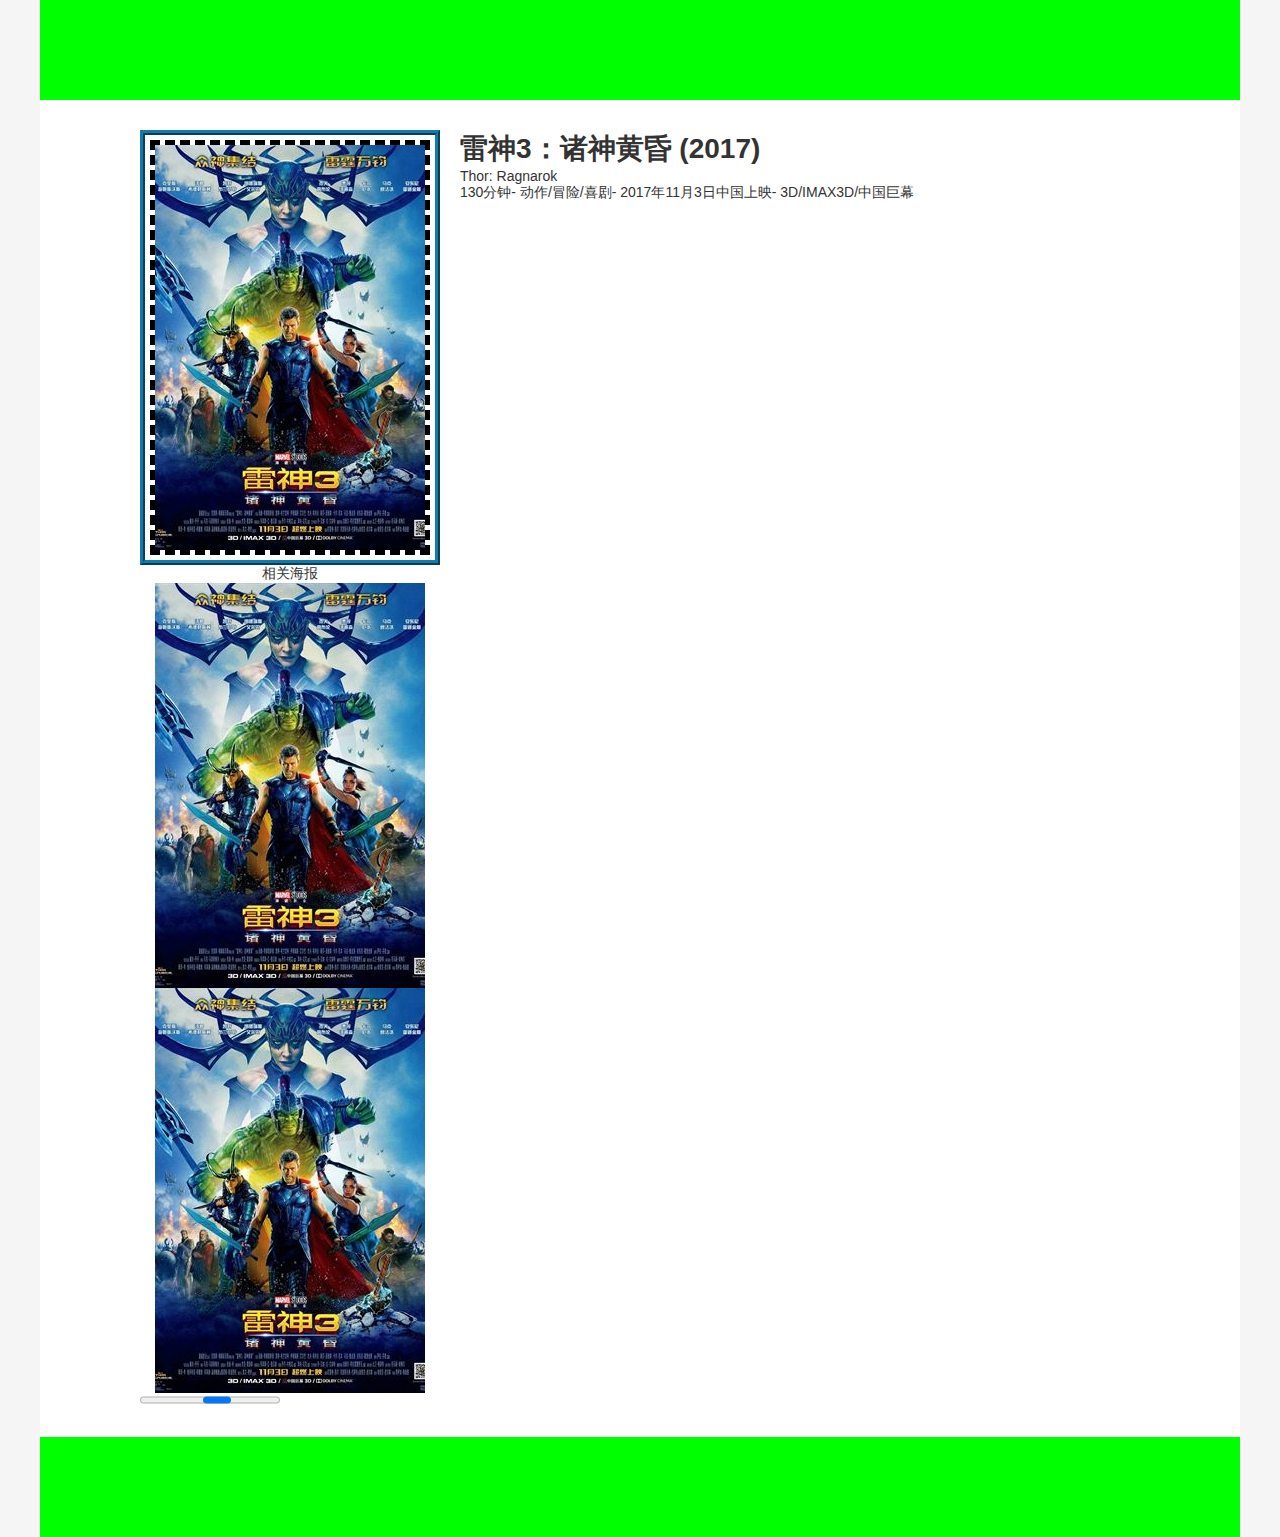
==== detail.html @ 41fe4690 "First commit" ====
<!doctype html>
<html lang="en">
<head>
    <meta charset="UTF-8">
    <title>Montage</title>
    <meta name="viewport" content="width=device-width, initial-scale=1">
    <meta http-equiv="X-UA-Compatible" content="IE=edge">
    <title>Montage</title>
    <!--<link href="css/bootstrap.css" rel="stylesheet">-->
     <link rel="stylesheet" href="css/font-awesome.min.css">

    <link rel="stylesheet" href="css/base.css"/>
    <link rel="stylesheet" href="css/header.css"/>
<!--     <link href="//netdna.bootstrapcdn.com/font-awesome/4.7.0/css/font-awesome.min.css" rel="stylesheet"> -->
    <link rel="stylesheet" href="css/detail.css"/>
</head>
<body>
	<div id='popup' style='display:none;'>
		<div class="login-mask" ></div>
		<div class="popup-login" >
			<p class='close'><a title='关闭' href='javascript:;'>X</a></p>
			<dl>
				<dt>岁月无情，光影留声</dt>
				<dd>For people who love movies</dd>
			</dl>
			<ul class="popup-input">
				<li><input type="text" placeholder='请输入用户名'/><i></i></li>
				<li><input type="password" placeholder='请输入密码'/><i></i></li>
			</ul>
			<button>登录</button>		
	  	</div>
	</div>

	<div class="main">

	  <!--1、页面头部-->
	  <header>

	  </header>
	  <div class="detail-body">
	  		<div class="top-mask"></div>
	  		<div class="content">
	  			<div class="detail flex">
	  				<div class="img">
	  					<div class="main-img">
	  						<img src="img/movie/presale/presale1.jpg">
	  					</div>
	  					<p>相关海报</p>
	  					<img src="img/movie/presale/presale1.jpg" >
	  					<img src="img/movie/presale/presale1.jpg" >
	  				</div>
	  				<div class="film-info">
	  					<h1>雷神3：诸神黄昏 (2017)</h1>
	  					<p>Thor: Ragnarok</p>
	  					<div class="otherbox">
	  						<span>130分钟</span>-
	  						<span>动作/冒险/喜剧</span>-
	  						<span>2017年11月3日中国上映</span>-
	  						<span>3D/IMAX3D/中国巨幕</span>
	  					</div>
	  				</div>
	  				<progress></progress>
	  			</div>
	  			
	  		</div>
	  </div>
	  
	  <footer>

	  </footer>
	</div>
	 
</body>
<script src='js/jquery.js'></script>
<!--<script src='js/index.js'></script>-->
<script>
	 $('#popup .login-mask').click(()=>{$('#popup').hide()})
	 $('#popup .close a').click(()=>{$('#popup').hide()})
</script>
</html>
---- css/base.css ----
/*设置通用样式*/
body{
    font:14px 'Arial';
    color:#333;
    margin:0;
    padding:0;
    background-color:#f5f5f5;
}
p,h1,h2,h3,h4,h5,h6,ul,ol,dl,dd,ul,li{
    margin:0;
    padding:0;
    list-style:none;
}
a{
    color:#666;
    text-decoration:none;
}
a:hover{
    color: #ff9000;
}
img{
    vertical-align:middle;
}
.clear:after{
    content:"";
    display:block;
    clear:both;
}

.main{
    width:1200px;
    margin:0 auto;
    position: relative;
}
.flex{
    display: flex;
    display: -webkit-flex;
    justify-content: space-between;
    -webkit-justify-content:space-between;
    flex-flow: row wrap;
    -webkit-flex-flow: row wrap;
}
---- css/header.css ----
.head-nav{
    width: 100%;
    min-height:50px;
    margin: 0 auto;
    background-color: #192332;
    font-size: 16px;
}
.fixed{
    position:fixed;
    top:0;
}
.logo img{
    display: block;
    height: 60px;
}
.logo{
    float: left;
    margin-left: 50px;
}
.head-nav ul{
    margin-left:20px ;
    float: left;
}
.head-nav ul li{
    margin: auto;
    line-height: 60px;
    float:left;
    width: 80px;
    text-align: center;
}
.head-nav ul li a{
    color: #bebebe;
    position:relative;
}
.head-nav ul li a:hover{
    color:white;
}
/***search-box**/


.search-box{
	float:right;
    position: relative;
    height: 60px;
    box-sizing: border-box;
    margin-right:30px ;
}
.search-box>input{
    border:0;
	margin:auto 0;
    width: 0;
    height: 30px;
    color: #ffffff;
    background-color: transparent;
    margin-top: 10px;
    transition: all .5s linear;
    -moz-transition: all .5s linear;
    -webkit-transition: all .5s linear;
    -o-transition: all .5s linear;
    padding-left: 10px;
    outline: none;
}
.fa-position{
    position: absolute;
    margin: auto;
    right: 0;
    top:10px;
    margin-top: 10px;
    color: #d1d1d1;
}
/***login***/

.login-box{
    float: right;
    line-height: 60px;
    margin-right: 50px;
    position: relative;
}
.login-box a{
    margin: 0 20px;
    position: relative;
}
.white-block{
    position:absolute;
    margin: 0 auto;
    bottom: -27px;
    left:10px;
    width: 10px;
    height: 10px;
    background-color: #F5F5F5;
    transform: rotate(45deg);
    border:0;
}
/***** 隐藏的登录模块****/
.login{
    position: absolute;
    right:-20px;
    width: 300px;
    min-height: 200px;
    background-color: #fff;
    z-index: 100;
    box-shadow: 3px 2px 6px #000;  
    padding:10%;
    box-sizing: border-box;
    display: none;
    font-size: 14px;
}
.login p{
    line-height: 20px;
    text-align:center;
}
.login input.input-size{
    outline: none;
    margin-left: 20px;
    width: 80%;
    height: 30px;
    border:0;
    border-bottom:2px solid #686868;
    border-radius: 5px;
    padding-left:20px;
    text-indent: 10px;
}
.login button{
    margin-left:10%; 
    width: 80%;
    height: 35px;
    border-radius: 20px;
    background-color: #0190dd;
    color: white;
    text-indent: 48px;
    letter-spacing: 50px;
    font-size: 1.1em;
}
.check-box{
    height: 30px;
    line-height: 30px;
}
.check-box input{
    margin-left:30px ;
 }
.check-box a{
    float: right;
    text-align: right;
}
---- css/detail.css ----
header,footer{
   height: 100px;
   background-color: #0f0
}

/*login-part popup dispose*/
.login-mask{
  position: absolute;
  width: 100%;
  height: 100%;
  background-color: black;
  opacity: 0.6;
  z-index: 100;
}
.popup-login{
    position: absolute;
    margin:auto;
    top: 0;
    left: 0;
    right: 0;
    bottom: 0;
    text-align: center;
    width: 400px;
    height: 400px;
    background-color: #fff;
    box-shadow: 3px 2px 6px #000;  
    border-radius: 10px;
    z-index: 120;
}
.popup-login dl{
    font-size: 25px; 
}
.popup-login dl dd{
    color: #ccc;
}
.close-icon{
    width: 42px;
    height: 42px;
    display: inline-block;
    vertical-align: middle;
    overflow: hidden;
    position: absolute;
    background: url(../img/sprite.png) no-repeat -67px 0;
    right: -20px;
    top: -20px;
    cursor: pointer;
    z-index: 1;
}
.popup-login b{
    font-size: 22px;
    text-align: center;
}
.popup-login .close{
    text-align: right;
    font-size:18px;
    display: block;
    width: 100%;
    height: 35px;
    line-height: 35px;
    padding-right:15px;
    box-sizing:border-box; 
}
.popup-login .close a:hover{
    cursor: pointer;
    color:#0190dd;
}
.popup-input li input{
    width: 300px;
    height: 40px;
    margin: 20px auto;
    border:1px solid #ccc;
    padding-left:15px; 
    border-radius: 5px;
}
.popup-input li input:focus{
    outline:#0190DD  dashed thin;
}
.popup-login button{
    margin:auto; 
    width: 200px;
    height: 35px;
    border-radius: 20px;
    background-color: #0190dd;
    color: white;
    text-indent: 48px;
    letter-spacing: 50px;
    font-size: 1.1em;
    outline: none;
    border:0;
    cursor: pointer;
}
.check-box{
    height: 30px;
    line-height: 30px;
}
.check-box input{
    margin-left:30px ;
 }
.check-box a{
    float: right;
    text-align: right;
}


/***detail-body*****/
.detail-body{
    min-height: 500px;
    background-color: #fff;
    width: 100%;
}
.content{
    width: 1000px;
    margin: 0 auto;
    background-color: #fff;
    position: relative;
    z-index: 10;
    padding: 30px 10px;
}
.img{
    width: 30%;
    text-align: center;
}
.main-img{
    width: 100%;
    -webkit-box-sizing: border-box;
    -moz-box-sizing: border-box;
    box-sizing: border-box;
    border:thick ridge #127BAB;
    padding: 5px;
}
.main-img>img{
    border:5px dashed black;
}


.film-info{
    width: 68%;

}
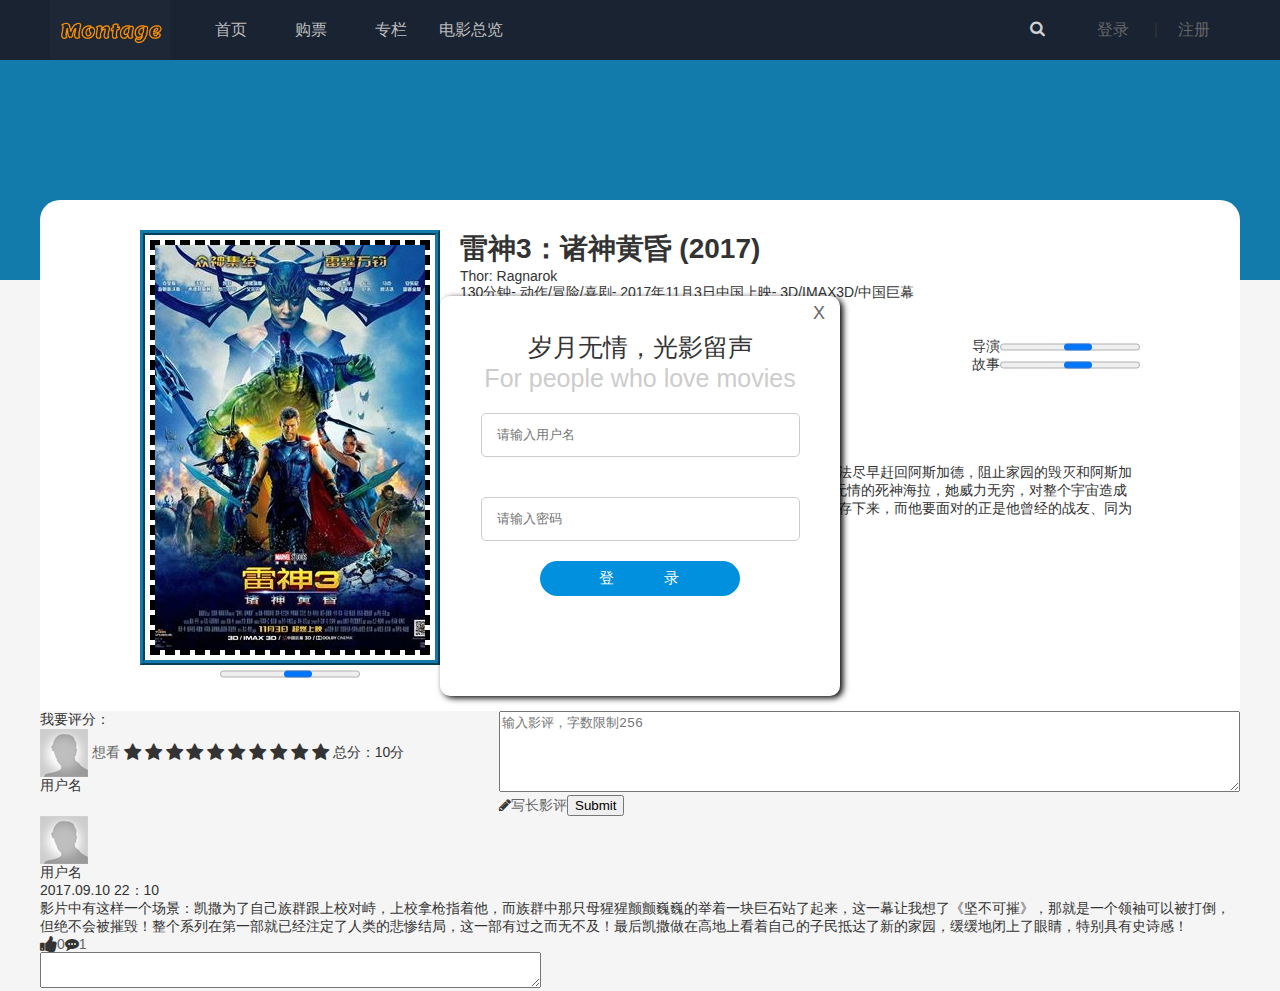
==== commit 688a7b54: "部分修正" ====
--- a/detail.html
+++ b/detail.html
@@ -11,11 +11,12 @@
 
     <link rel="stylesheet" href="css/base.css"/>
     <link rel="stylesheet" href="css/header.css"/>
+	 <link rel="stylesheet" href="css/footer.css"/>
 <!--     <link href="//netdna.bootstrapcdn.com/font-awesome/4.7.0/css/font-awesome.min.css" rel="stylesheet"> -->
     <link rel="stylesheet" href="css/detail.css"/>
 </head>
 <body>
-	<div id='popup' style='display:none;'>
+	<div id='popup'>
 		<div class="login-mask" ></div>
 		<div class="popup-login" >
 			<p class='close'><a title='关闭' href='javascript:;'>X</a></p>
@@ -30,13 +31,11 @@
 			<button>登录</button>		
 	  	</div>
 	</div>
-
+ 	<header></header>
+	<div class="header-top"></div>
 	<div class="main">
-
 	  <!--1、页面头部-->
-	  <header>
-
-	  </header>
+	 
 	  <div class="detail-body">
 	  		<div class="top-mask"></div>
 	  		<div class="content">
@@ -45,9 +44,7 @@
 	  					<div class="main-img">
 	  						<img src="img/movie/presale/presale1.jpg">
 	  					</div>
-	  					<p>相关海报</p>
-	  					<img src="img/movie/presale/presale1.jpg" >
-	  					<img src="img/movie/presale/presale1.jpg" >
+						<progress></progress>
 	  				</div>
 	  				<div class="film-info">
 	  					<h1>雷神3：诸神黄昏 (2017)</h1>
@@ -58,23 +55,92 @@
 	  						<span>2017年11月3日中国上映</span>-
 	  						<span>3D/IMAX3D/中国巨幕</span>
 	  					</div>
+						<div>
+							<p>
+								<a href="javascript:;">剧情</a>
+								<a href="javascript:;">角色介绍</a>
+								<a href="javascript:;">幕后揭秘</a>
+								<a href="javascript:;">更多资料</a>
+							</p>
+							<p>
+								<span>835人评分</span><span>10400想看</span>
+							</p>
+							<div class="flex">
+								<div>
+									<p>音乐<progress></progress></p>
+									<p>画面<progress></progress></p>
+								</div>
+								<div>
+									<p>导演<progress></progress></p>
+									<p>故事<progress></progress></p>
+								</div>
+								<dl>
+									<dd><strong>导演：</strong><span>塔伊加·维迪提</span></dd>
+									<dd><strong>编剧：</strong><span>克雷格·凯尔 克里斯托弗·约斯特</span></dd>
+									<dd><strong>国家地区：</strong><span>美国</span></dd>
+									<dd><strong>发行公司：</strong><span>华特·迪士尼电影工作室</span></dd>
+									<dd>
+										<strong>剧情：</strong>
+										<p>失去雷霆之锤的索尔被囚禁在宇宙的另一端，他不得不想方设法尽早赶回阿斯加德，阻止家园的毁灭和阿斯加德文明的终结，即所谓的“诸神黄昏”。整个事件背后的主谋是无情的死神海拉，她威力无穷，对整个宇宙造成了全新威胁。但首先，他必须要在一场致命的角斗士决斗中幸存下来，而他要面对的正是他曾经的战友、同为复仇者联盟成员的浩克。</p>
+									</dd>
+								</dl>
+							</div>
+						</div>
 	  				</div>
-	  				<progress></progress>
+	  				
 	  			</div>
-	  			
 	  		</div>
 	  </div>
-	  
-	  <footer>
-
-	  </footer>
+	  <div id="comments" class="comments">
+			<div class="flex">
+				<dl>
+					<dt>我要评分：</dt>
+					<dd>
+						<img src="img/default_avatar.gif" alt="">
+						<a href="javascript:;">想看</a>
+						<span>
+							<i class="fa fa-star fa-lg star-icon"></i>
+							<i class="fa fa-star fa-lg star-icon"></i>
+							<i class="fa fa-star fa-lg star-icon"></i>
+							<i class="fa fa-star fa-lg star-icon"></i>
+							<i class="fa fa-star fa-lg star-icon"></i>
+							<i class="fa fa-star fa-lg star-icon"></i>
+							<i class="fa fa-star fa-lg star-icon"></i>
+							<i class="fa fa-star fa-lg star-icon"></i>
+							<i class="fa fa-star fa-lg star-icon"></i>
+							<i class="fa fa-star fa-lg star-icon"></i>
+							总分：10分
+						</span>
+						<p>用户名</p>
+					</dd>
+				</dl>
+				<form action="#">
+					<textarea rows="5" cols="90" maxlength='256' wrap="soft" placeholder="输入影评，字数限制256" ></textarea>
+					<p ><i class="fa fa-pencil"></i><a href="javascript:;">写长影评</a><input type="submit"></p>
+				</form>
+				<dl class="comment-list">
+					<dd class="comment-item flex">
+						<div>
+							<p><img src="img/default_avatar.gif" alt="用户头像"></p>
+							<p>用户名</p>
+							<p>2017.09.10 22：10</p>
+						</div>
+						<div>
+							<p>影片中有这样一个场景：凯撒为了自己族群跟上校对峙，上校拿枪指着他，而族群中那只母猩猩颤颤巍巍的举着一块巨石站了起来，这一幕让我想了《坚不可摧》，那就是一个领袖可以被打倒，但绝不会被摧毁！整个系列在第一部就已经注定了人类的悲惨结局，这一部有过之而无不及！最后凯撒做在高地上看着自己的子民抵达了新的家园，缓缓地闭上了眼睛，特别具有史诗感！</p>
+							<p><span><i class="fa fa-thumbs-up fa-lg"></i><a href="">0</a></span><span><i class="fa fa-commenting"></i><a href="javascript:;">1</a></span> </p>
+							<form action="#">
+							<textarea name="reply" id="" cols="60" rows="2"></textarea>
+						</form>
+						</div>
+						
+					</dd>
+				</div>
+			</div>
+	  </div>
+	 
 	</div>
-	 
+	<script src='js/jquery.js'></script>
+	<script src="js/header.js"></script>
+	<script src="js/detail.js"></script>
 </body>
-<script src='js/jquery.js'></script>
-<!--<script src='js/index.js'></script>-->
-<script>
-	 $('#popup .login-mask').click(()=>{$('#popup').hide()})
-	 $('#popup .close a').click(()=>{$('#popup').hide()})
-</script>
 </html>--- a/css/header.css
+++ b/css/header.css
@@ -8,6 +8,7 @@
 .fixed{
     position:fixed;
     top:0;
+    z-index: 10;
 }
 .logo img{
     display: block;
@@ -81,15 +82,15 @@
     position: relative;
 }
 .white-block{
+    width: 0;
+    height: 0;
+    border-right: 8px solid transparent;
+    border-bottom: 8px solid #F5F5F5;
+    border-left: 8px solid transparent;
     position:absolute;
     margin: 0 auto;
-    bottom: -27px;
-    left:10px;
-    width: 10px;
-    height: 10px;
-    background-color: #F5F5F5;
-    transform: rotate(45deg);
-    border:0;
+    bottom: -22px;
+    left:8px;
 }
 /***** 隐藏的登录模块****/
 .login{
--- a/css/footer.css
+++ b/css/footer.css
@@ -0,0 +1,45 @@
+
+
+.flex-end{
+  display: flex;
+  display: -webkit-flex;
+  justify-content: space-around;
+  -webkit-justify-content:space-around;
+  flex-flow: row wrap;
+  -webkit-flex-flow: row wrap;
+}
+.line{
+    margin: 50px 0 20px 0;
+    height: 3px;
+    background: -webkit-linear-gradient(left, purple ,#0f0, red,#ff0,#0ff); 
+    background: -o-linear-gradient(right, purple ,#0f0, red,#ff0,#0ff);
+    background: -moz-linear-gradient(right, purple ,#0f0, red,#ff0,#0ff); 
+    background: linear-gradient(to right, purple ,#0f0, red,#ff0,#0ff); 
+}
+.footer{
+  width: 100%;
+  background-color: #fff;
+}
+.end-content{
+  min-height: 100px;
+  margin: 0 auto;
+  width: 1200px;
+}
+.end-content ul li{
+  height: 25px;
+  line-height: 25px;
+}
+.end-content ul li:first-child{
+  margin-bottom:5px;
+  font-size: 17px;  
+
+}
+.end-bottom{
+  font-size: 14px;
+  color:#999;
+  margin-top:20px; 
+  text-align: center
+}
+.end-bottom p{
+  margin: 10px 0;
+}--- a/css/detail.css
+++ b/css/detail.css
@@ -1,11 +1,13 @@
-header,footer{
-   height: 100px;
-   background-color: #0f0
+/*login-part popup dispose*/
+body{
+    position:relative;
 }
-
-/*login-part popup dispose*/
+.header-top{
+    min-height: 220px;
+    background-color: #127BAB;  
+}
 .login-mask{
-  position: absolute;
+  position: relative;
   width: 100%;
   height: 100%;
   background-color: black;
@@ -104,16 +106,18 @@
 
 /***detail-body*****/
 .detail-body{
+    margin-top:-80px;
     min-height: 500px;
     background-color: #fff;
     width: 100%;
+    border-top-left-radius:20px; 
+    border-top-right-radius:20px; 
 }
 .content{
     width: 1000px;
     margin: 0 auto;
     background-color: #fff;
     position: relative;
-    z-index: 10;
     padding: 30px 10px;
 }
 .img{
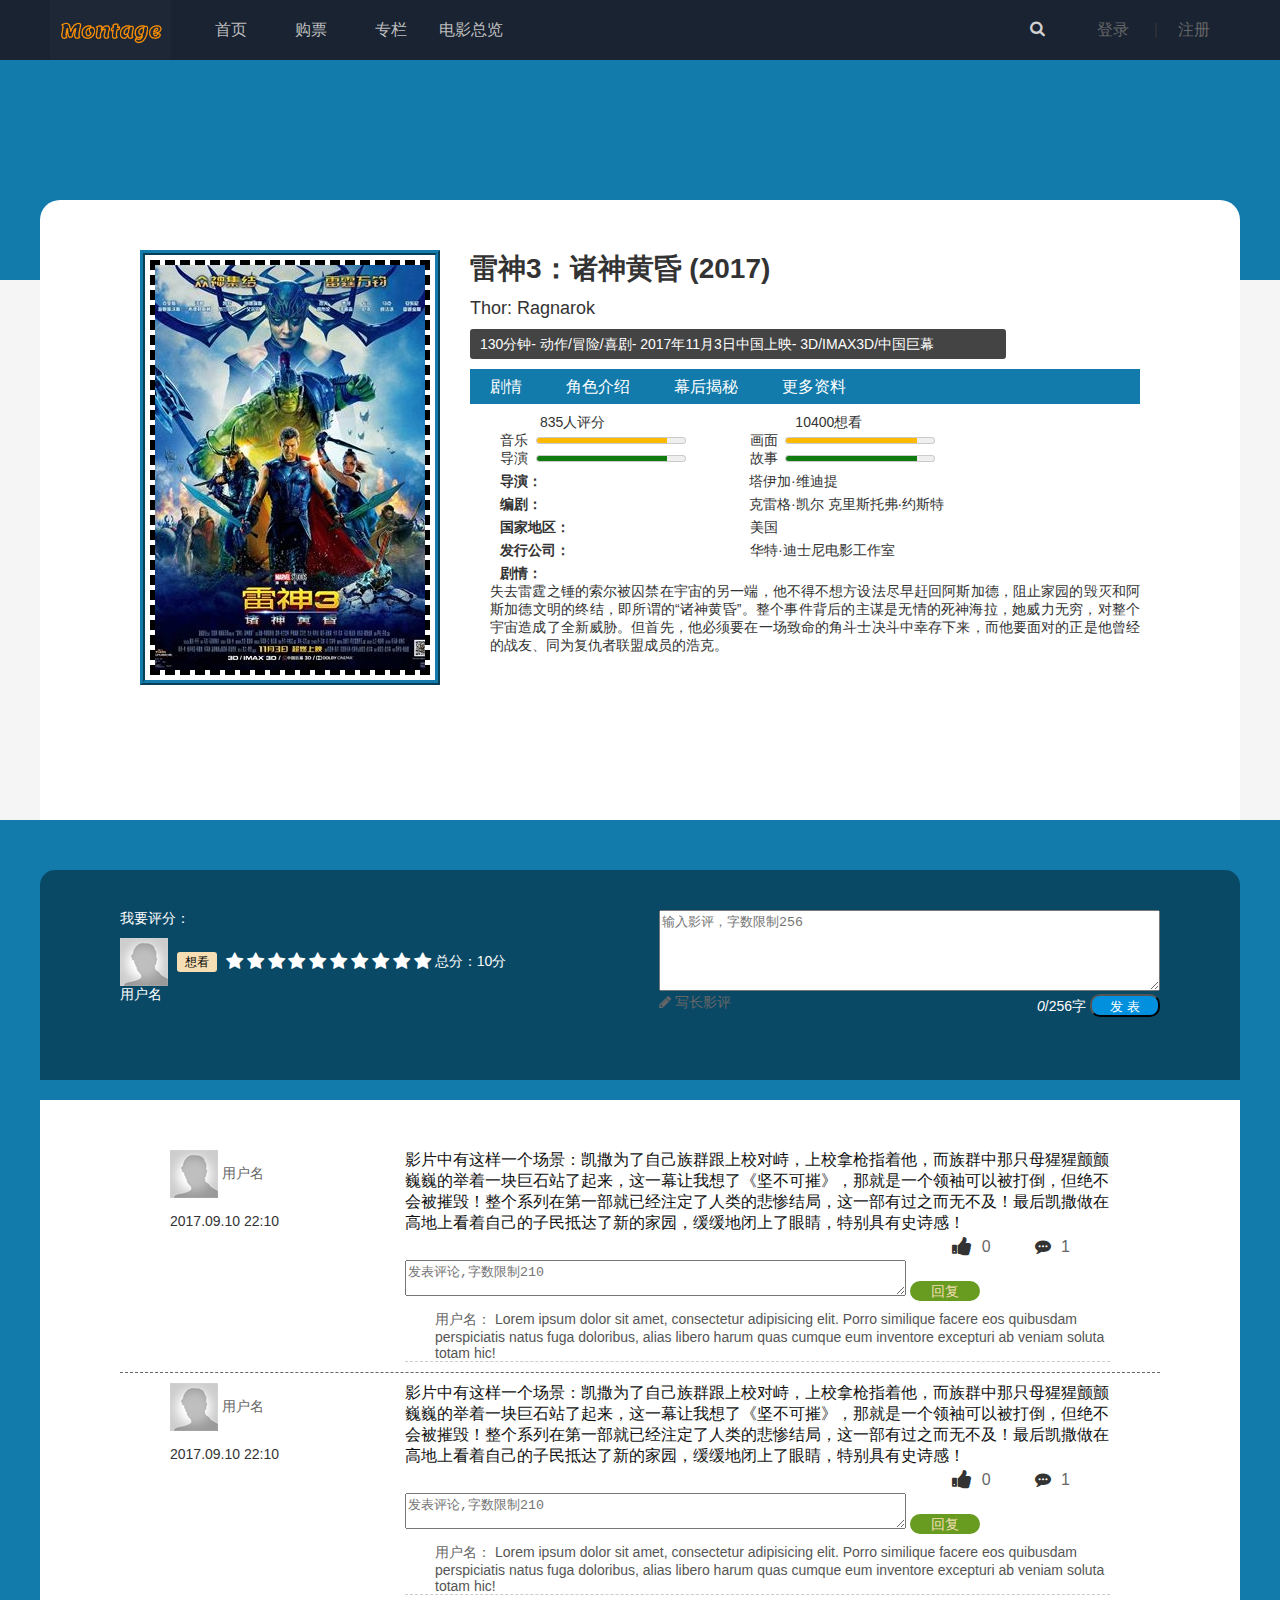
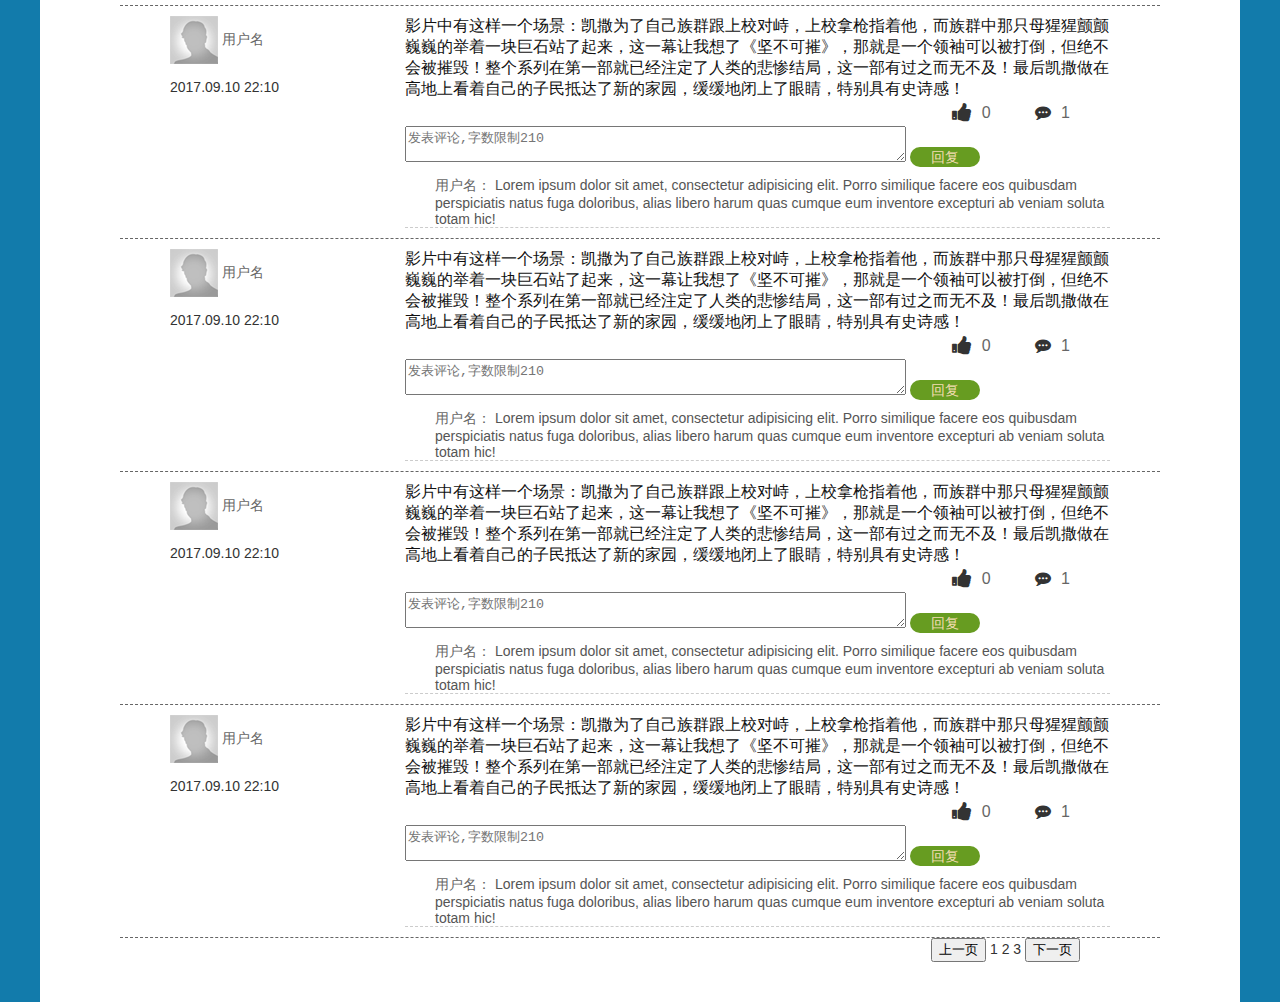
==== commit facf4b3c: "提交二次更改" ====
--- a/detail.html
+++ b/detail.html
@@ -11,12 +11,12 @@
 
     <link rel="stylesheet" href="css/base.css"/>
     <link rel="stylesheet" href="css/header.css"/>
-	 <link rel="stylesheet" href="css/footer.css"/>
 <!--     <link href="//netdna.bootstrapcdn.com/font-awesome/4.7.0/css/font-awesome.min.css" rel="stylesheet"> -->
     <link rel="stylesheet" href="css/detail.css"/>
 </head>
 <body>
-	<div id='popup'>
+	
+	<!--<div id='popup' class="popup-boxs">
 		<div class="login-mask" ></div>
 		<div class="popup-login" >
 			<p class='close'><a title='关闭' href='javascript:;'>X</a></p>
@@ -30,12 +30,10 @@
 			</ul>
 			<button>登录</button>		
 	  	</div>
-	</div>
- 	<header></header>
+	</div>-->
+	<header></header>
 	<div class="header-top"></div>
 	<div class="main">
-	  <!--1、页面头部-->
-	 
 	  <div class="detail-body">
 	  		<div class="top-mask"></div>
 	  		<div class="content">
@@ -44,11 +42,11 @@
 	  					<div class="main-img">
 	  						<img src="img/movie/presale/presale1.jpg">
 	  					</div>
-						<progress></progress>
+						<!--<progress></progress>-->
 	  				</div>
 	  				<div class="film-info">
 	  					<h1>雷神3：诸神黄昏 (2017)</h1>
-	  					<p>Thor: Ragnarok</p>
+	  					<p class="sub-title">Thor: Ragnarok</p>
 	  					<div class="otherbox">
 	  						<span>130分钟</span>-
 	  						<span>动作/冒险/喜剧</span>-
@@ -56,30 +54,30 @@
 	  						<span>3D/IMAX3D/中国巨幕</span>
 	  					</div>
 						<div>
-							<p>
+							<p class="division">
 								<a href="javascript:;">剧情</a>
 								<a href="javascript:;">角色介绍</a>
 								<a href="javascript:;">幕后揭秘</a>
 								<a href="javascript:;">更多资料</a>
 							</p>
-							<p>
+							<p class="saw">
 								<span>835人评分</span><span>10400想看</span>
 							</p>
-							<div class="flex">
-								<div>
-									<p>音乐<progress></progress></p>
-									<p>画面<progress></progress></p>
-								</div>
-								<div>
-									<p>导演<progress></progress></p>
-									<p>故事<progress></progress></p>
-								</div>
-								<dl>
-									<dd><strong>导演：</strong><span>塔伊加·维迪提</span></dd>
-									<dd><strong>编剧：</strong><span>克雷格·凯尔 克里斯托弗·约斯特</span></dd>
+							<div >
+								<p class="progress">
+									<span>音乐&nbsp;&nbsp;<meter min="1" value="88" max="100" heigh="90"   low="80" optimum='10'></meter></span>
+									<span>画面&nbsp;&nbsp;<meter min="1" value="88" max="100" heigh="90" low="85" optimum='80'></meter></span>
+								</p>
+								<p class="progress">
+									<span>导演&nbsp;&nbsp;<meter min="1" value="88" max="100" low="88" heigh="95" optimum='50'></meter></span>
+									<span>故事&nbsp;&nbsp;<meter min="1" value="88" max="100" low="30" heigh="80" optimum='88'></meter></span>
+								</p>
+								<dl class="film-details">
+									<dd><strong>导演：</strong><span class="detail-item">塔伊加·维迪提</span></dd>
+									<dd><strong>编剧：</strong><span class="detail-item">克雷格·凯尔 克里斯托弗·约斯特</span></dd>
 									<dd><strong>国家地区：</strong><span>美国</span></dd>
 									<dd><strong>发行公司：</strong><span>华特·迪士尼电影工作室</span></dd>
-									<dd>
+									<dd class="intro">
 										<strong>剧情：</strong>
 										<p>失去雷霆之锤的索尔被囚禁在宇宙的另一端，他不得不想方设法尽早赶回阿斯加德，阻止家园的毁灭和阿斯加德文明的终结，即所谓的“诸神黄昏”。整个事件背后的主谋是无情的死神海拉，她威力无穷，对整个宇宙造成了全新威胁。但首先，他必须要在一场致命的角斗士决斗中幸存下来，而他要面对的正是他曾经的战友、同为复仇者联盟成员的浩克。</p>
 									</dd>
@@ -91,14 +89,16 @@
 	  			</div>
 	  		</div>
 	  </div>
-	  <div id="comments" class="comments">
-			<div class="flex">
-				<dl>
+	</div>
+	<div class="comments-body">
+	  	<div id="comments" class="comments">
+			<div class="flex write">
+				<dl class="mark-left">
 					<dt>我要评分：</dt>
 					<dd>
 						<img src="img/default_avatar.gif" alt="">
 						<a href="javascript:;">想看</a>
-						<span>
+						<span class="icon-stars">
 							<i class="fa fa-star fa-lg star-icon"></i>
 							<i class="fa fa-star fa-lg star-icon"></i>
 							<i class="fa fa-star fa-lg star-icon"></i>
@@ -115,31 +115,167 @@
 					</dd>
 				</dl>
 				<form action="#">
-					<textarea rows="5" cols="90" maxlength='256' wrap="soft" placeholder="输入影评，字数限制256" ></textarea>
-					<p ><i class="fa fa-pencil"></i><a href="javascript:;">写长影评</a><input type="submit"></p>
+					<textarea rows="5" cols="60" maxlength='256' wrap="soft" placeholder="输入影评，字数限制256" ></textarea>
+					<p class="flex">
+						<a href="javascript:;"><i class="fa fa-pencil"></i> 写长影评</a>
+						<span><i>0</i>/256字
+					<input class="textarea-submit" type="button" value="发 表"></span>
+					</p>
 				</form>
-				<dl class="comment-list">
-					<dd class="comment-item flex">
-						<div>
-							<p><img src="img/default_avatar.gif" alt="用户头像"></p>
-							<p>用户名</p>
-							<p>2017.09.10 22：10</p>
-						</div>
-						<div>
-							<p>影片中有这样一个场景：凯撒为了自己族群跟上校对峙，上校拿枪指着他，而族群中那只母猩猩颤颤巍巍的举着一块巨石站了起来，这一幕让我想了《坚不可摧》，那就是一个领袖可以被打倒，但绝不会被摧毁！整个系列在第一部就已经注定了人类的悲惨结局，这一部有过之而无不及！最后凯撒做在高地上看着自己的子民抵达了新的家园，缓缓地闭上了眼睛，特别具有史诗感！</p>
-							<p><span><i class="fa fa-thumbs-up fa-lg"></i><a href="">0</a></span><span><i class="fa fa-commenting"></i><a href="javascript:;">1</a></span> </p>
-							<form action="#">
-							<textarea name="reply" id="" cols="60" rows="2"></textarea>
-						</form>
-						</div>
-						
-					</dd>
-				</div>
-			</div>
-	  </div>
-	 
+			</div>	
+			
+			<dl class="comment-list">
+				<dd class="flex comment-item ">
+					<div class="user-info">
+						<p><span><img src="img/default_avatar.gif" alt="用户头像"></span>
+						<a href="javascript;:">用户名</a></p>
+						<p>2017.09.10   22:10</p>
+					</div>
+					<div class="user-text">
+						<p class="texts">影片中有这样一个场景：凯撒为了自己族群跟上校对峙，上校拿枪指着他，而族群中那只母猩猩颤颤巍巍的举着一块巨石站了起来，这一幕让我想了《坚不可摧》，那就是一个领袖可以被打倒，但绝不会被摧毁！整个系列在第一部就已经注定了人类的悲惨结局，这一部有过之而无不及！最后凯撒做在高地上看着自己的子民抵达了新的家园，缓缓地闭上了眼睛，特别具有史诗感！</p>
+						<p class="reply-icon">
+							<span><i class="fa fa-thumbs-up fa-lg"></i><a href="">0</a></span>
+							<span><i class="fa fa-commenting"></i><a href="javascript:;">1</a></span> </p>
+						<form action="#">
+							<textarea name="reply" cols="60" rows="2" placeholder="发表评论,字数限制210"></textarea>
+							<a class="btn-reply" href="#">回复</a>
+						</form>
+						<ul id="replys">
+							<li class="reply-item">
+								<a href="javascript:;">用户名：</a>
+								<span>Lorem ipsum dolor sit amet, consectetur adipisicing elit. Porro similique facere eos quibusdam perspiciatis natus fuga doloribus, alias libero harum quas cumque eum inventore excepturi ab veniam soluta totam hic!</span>
+							</li>
+						</ul>
+					</div>
+				</dd>
+				<dd class="flex comment-item ">
+					<div class="user-info">
+						<p><span><img src="img/default_avatar.gif" alt="用户头像"></span>
+						<a href="javascript;:">用户名</a></p>
+						<p>2017.09.10   22:10</p>
+					</div>
+					<div class="user-text">
+						<p class="texts">影片中有这样一个场景：凯撒为了自己族群跟上校对峙，上校拿枪指着他，而族群中那只母猩猩颤颤巍巍的举着一块巨石站了起来，这一幕让我想了《坚不可摧》，那就是一个领袖可以被打倒，但绝不会被摧毁！整个系列在第一部就已经注定了人类的悲惨结局，这一部有过之而无不及！最后凯撒做在高地上看着自己的子民抵达了新的家园，缓缓地闭上了眼睛，特别具有史诗感！</p>
+						<p class="reply-icon">
+							<span><i class="fa fa-thumbs-up fa-lg"></i><a href="">0</a></span>
+							<span><i class="fa fa-commenting"></i><a href="javascript:;">1</a></span> </p>
+						<form action="#">
+							<textarea name="reply" cols="60" rows="2" placeholder="发表评论,字数限制210"></textarea>
+							<a class="btn-reply" href="#">回复</a>
+						</form>
+						<ul id="replys">
+							<li class="reply-item">
+								<a href="javascript:;">用户名：</a>
+								<span>Lorem ipsum dolor sit amet, consectetur adipisicing elit. Porro similique facere eos quibusdam perspiciatis natus fuga doloribus, alias libero harum quas cumque eum inventore excepturi ab veniam soluta totam hic!</span>
+							</li>
+						</ul>
+					</div>
+				</dd>
+				<dd class="flex comment-item ">
+					<div class="user-info">
+						<p><span><img src="img/default_avatar.gif" alt="用户头像"></span>
+						<a href="javascript;:">用户名</a></p>
+						<p>2017.09.10   22:10</p>
+					</div>
+					<div class="user-text">
+						<p class="texts">影片中有这样一个场景：凯撒为了自己族群跟上校对峙，上校拿枪指着他，而族群中那只母猩猩颤颤巍巍的举着一块巨石站了起来，这一幕让我想了《坚不可摧》，那就是一个领袖可以被打倒，但绝不会被摧毁！整个系列在第一部就已经注定了人类的悲惨结局，这一部有过之而无不及！最后凯撒做在高地上看着自己的子民抵达了新的家园，缓缓地闭上了眼睛，特别具有史诗感！</p>
+						<p class="reply-icon">
+							<span><i class="fa fa-thumbs-up fa-lg"></i><a href="">0</a></span>
+							<span><i class="fa fa-commenting"></i><a href="javascript:;">1</a></span> </p>
+						<form action="#">
+							<textarea name="reply" cols="60" rows="2" placeholder="发表评论,字数限制210"></textarea>
+							<a class="btn-reply" href="#">回复</a>
+						</form>
+						<ul id="replys">
+							<li class="reply-item">
+								<a href="javascript:;">用户名：</a>
+								<span>Lorem ipsum dolor sit amet, consectetur adipisicing elit. Porro similique facere eos quibusdam perspiciatis natus fuga doloribus, alias libero harum quas cumque eum inventore excepturi ab veniam soluta totam hic!</span>
+							</li>
+						</ul>
+					</div>
+				</dd>
+				<dd class="flex comment-item ">
+					<div class="user-info">
+						<p><span><img src="img/default_avatar.gif" alt="用户头像"></span>
+						<a href="javascript;:">用户名</a></p>
+						<p>2017.09.10   22:10</p>
+					</div>
+					<div class="user-text">
+						<p class="texts">影片中有这样一个场景：凯撒为了自己族群跟上校对峙，上校拿枪指着他，而族群中那只母猩猩颤颤巍巍的举着一块巨石站了起来，这一幕让我想了《坚不可摧》，那就是一个领袖可以被打倒，但绝不会被摧毁！整个系列在第一部就已经注定了人类的悲惨结局，这一部有过之而无不及！最后凯撒做在高地上看着自己的子民抵达了新的家园，缓缓地闭上了眼睛，特别具有史诗感！</p>
+						<p class="reply-icon">
+							<span><i class="fa fa-thumbs-up fa-lg"></i><a href="">0</a></span>
+							<span><i class="fa fa-commenting"></i><a href="javascript:;">1</a></span> </p>
+						<form action="#">
+							<textarea name="reply" cols="60" rows="2" placeholder="发表评论,字数限制210"></textarea>
+							<a class="btn-reply" href="#">回复</a>
+						</form>
+						<ul id="replys">
+							<li class="reply-item">
+								<a href="javascript:;">用户名：</a>
+								<span>Lorem ipsum dolor sit amet, consectetur adipisicing elit. Porro similique facere eos quibusdam perspiciatis natus fuga doloribus, alias libero harum quas cumque eum inventore excepturi ab veniam soluta totam hic!</span>
+							</li>
+						</ul>
+					</div>
+				</dd>
+				<dd class="flex comment-item ">
+					<div class="user-info">
+						<p><span><img src="img/default_avatar.gif" alt="用户头像"></span>
+						<a href="javascript;:">用户名</a></p>
+						<p>2017.09.10   22:10</p>
+					</div>
+					<div class="user-text">
+						<p class="texts">影片中有这样一个场景：凯撒为了自己族群跟上校对峙，上校拿枪指着他，而族群中那只母猩猩颤颤巍巍的举着一块巨石站了起来，这一幕让我想了《坚不可摧》，那就是一个领袖可以被打倒，但绝不会被摧毁！整个系列在第一部就已经注定了人类的悲惨结局，这一部有过之而无不及！最后凯撒做在高地上看着自己的子民抵达了新的家园，缓缓地闭上了眼睛，特别具有史诗感！</p>
+						<p class="reply-icon">
+							<span><i class="fa fa-thumbs-up fa-lg"></i><a href="">0</a></span>
+							<span><i class="fa fa-commenting"></i><a href="javascript:;">1</a></span> </p>
+						<form action="#">
+							<textarea name="reply" cols="60" rows="2" placeholder="发表评论,字数限制210"></textarea>
+							<a class="btn-reply" href="#">回复</a>
+						</form>
+						<ul id="replys">
+							<li class="reply-item">
+								<a href="javascript:;">用户名：</a>
+								<span>Lorem ipsum dolor sit amet, consectetur adipisicing elit. Porro similique facere eos quibusdam perspiciatis natus fuga doloribus, alias libero harum quas cumque eum inventore excepturi ab veniam soluta totam hic!</span>
+							</li>
+						</ul>
+					</div>
+				</dd>
+				<dd class="flex comment-item ">
+					<div class="user-info">
+						<p><span><img src="img/default_avatar.gif" alt="用户头像"></span>
+						<a href="javascript;:">用户名</a></p>
+						<p>2017.09.10   22:10</p>
+					</div>
+					<div class="user-text">
+						<p class="texts">影片中有这样一个场景：凯撒为了自己族群跟上校对峙，上校拿枪指着他，而族群中那只母猩猩颤颤巍巍的举着一块巨石站了起来，这一幕让我想了《坚不可摧》，那就是一个领袖可以被打倒，但绝不会被摧毁！整个系列在第一部就已经注定了人类的悲惨结局，这一部有过之而无不及！最后凯撒做在高地上看着自己的子民抵达了新的家园，缓缓地闭上了眼睛，特别具有史诗感！</p>
+						<p class="reply-icon">
+							<span><i class="fa fa-thumbs-up fa-lg"></i><a href="">0</a></span>
+							<span><i class="fa fa-commenting"></i><a href="javascript:;">1</a></span> </p>
+						<form action="#">
+							<textarea name="reply" cols="60" rows="2" placeholder="发表评论,字数限制210"></textarea>
+							<a class="btn-reply" href="#">回复</a>
+						</form>
+						<ul id="replys">
+							<li class="reply-item">
+								<a href="javascript:;">用户名：</a>
+								<span>Lorem ipsum dolor sit amet, consectetur adipisicing elit. Porro similique facere eos quibusdam perspiciatis natus fuga doloribus, alias libero harum quas cumque eum inventore excepturi ab veniam soluta totam hic!</span>
+							</li>
+						</ul>
+					</div>
+				</dd>
+				<ul class="pages">
+					<li><button>上一页</button></li>
+					<li>1</li>
+					<li>2</li>
+					<li>3</li>
+					<li><button>下一页</button></li>
+				</ul>
+			</dl>
+				
+		</div>
 	</div>
 	<script src='js/jquery.js'></script>
+	<script src="js/tools.js"></script>
 	<script src="js/header.js"></script>
 	<script src="js/detail.js"></script>
 </body>
--- a/css/detail.css
+++ b/css/detail.css
@@ -7,11 +7,11 @@
     background-color: #127BAB;  
 }
 .login-mask{
-  position: relative;
+  position: absolute;
   width: 100%;
   height: 100%;
   background-color: black;
-  opacity: 0.6;
+  opacity: 0.7;
   z-index: 100;
 }
 .popup-login{
@@ -61,6 +61,7 @@
     line-height: 35px;
     padding-right:15px;
     box-sizing:border-box; 
+    
 }
 .popup-login .close a:hover{
     cursor: pointer;
@@ -105,9 +106,11 @@
 
 
 /***detail-body*****/
+
 .detail-body{
+    padding-top:20px;
     margin-top:-80px;
-    min-height: 500px;
+    min-height: 600px;
     background-color: #fff;
     width: 100%;
     border-top-left-radius:20px; 
@@ -138,6 +141,180 @@
 
 
 .film-info{
-    width: 68%;
-
+    width: 67%;
+    position: relative;
+}
+.sub-title{
+    margin: 10px 0;
+    font-size: 18px;    
+}
+.otherbox{
+    background-color: #444;
+    width: 80%;
+    height: 30px;
+    line-height: 30px;
+    color:white;
+    text-indent: 10px;
+    border-radius: 3px;
+
+}
+.division{
+    background-color: #127BAB;
+    height: 35px;
+    line-height: 35px;
+    margin: 10px 0;
+}
+.division a{
+    font-size: 16px;
+    color: white;
+    margin:0 20px; 
+}
+.division a:hover{
+    color: #ff8800
+}
+.saw{
+    text-indent: 20px;
+}
+.saw span{
+    margin:0 140px 0 50px; 
+}
+.progress span{
+    margin: 0  30px;
+}
+meter{
+    width: 150px;   
+}
+.film-details{
+    padding-left:20px;
+}
+.film-details strong{
+    margin:0 180px 0 10px;; 
+}
+.detail-item{
+    padding-left:27px;
+}
+.film-details dd{
+    margin: 5px 0;
+}
+.intro p{
+    text-align: justify;
+}
+
+/**********comments*****/
+.comments-body{
+    background-color: #127BAB;
+    padding-top:50px;
+}
+.comments{
+    margin: 0 auto;
+    width: 1200px;
+}
+.write{
+    height: 150px;
+    border-top-right-radius: 15px;
+    border-top-left-radius: 15px;
+    background-color: #0A4966;
+    margin-bottom:20px; 
+    padding:40px 80px 20px; 
+    color:white;
+}
+.mark-left dt{
+    margin-bottom:10px; 
+}
+.mark-left a{
+    display: inline-block;
+    width: 40px;
+    height: 20px;
+    line-height: 20px;
+    text-align: center;
+    border-radius: 3px;
+    color:#000;
+    background-color: wheat;
+    font-size: 12px;
+    margin: 0 5px;
+}
+.mark-left a:hover{
+    background-color: #679C21;
+    color: wheat;
+}
+.icon-stars i:hover{
+    color: #679C21;
+}
+.icon-star{
+    color: #679C21;
+}
+.textarea-submit{
+    display: inline-block;
+    background-color: #0190dd;
+    width: 70px;
+    height: 23px;
+    line-height: 20px;
+    color:white;
+    border-radius: 10px; 
+}
+
+.comment-list{
+    background-color: #fff;
+    padding: 40px 80px;
+}
+.comment-item{
+    min-height: 150px;
+    border-bottom: 1px dashed #666;
+    padding: 10px 50px;
+}
+.user-info{
+    width: 20%;
+}
+.user-info p{
+    margin-bottom:15px; 
+}
+.user-text{
+    width: 75%;
+}
+.texts{
+    font-size: 16px;
+    color: #111;
+}
+.btn-reply{
+    display: inline-block;
+    width: 70px;
+    height: 20px;
+    line-height: 20px;
+    color:wheat;
+    border-radius: 10px; 
+    background-color: #679C21;
+    text-align: center
+}
+.btn-reply:hover{
+    color: white;
+    background-color: #679C00;
+}
+.reply-icon{
+    text-align: right;
+    font-size: 16px;
+    margin: 4px 0;
+}
+.reply-icon span{
+    margin: 0 40px 0 0;; 
+}
+.reply-icon span a{
+    margin-left: 10px;
+}
+.reply-icon span i:hover{
+    color:#0190dd;
+}
+.reply-item{
+    margin-top:10px;
+    border-bottom: 1px dashed #ccc;
+    color:#555;
+    padding-left: 30px;
+}
+
+.pages{
+    text-align: right;
+    padding-right:80px; 
+}
+.pages li{
+    display: inline-block;
+    
 }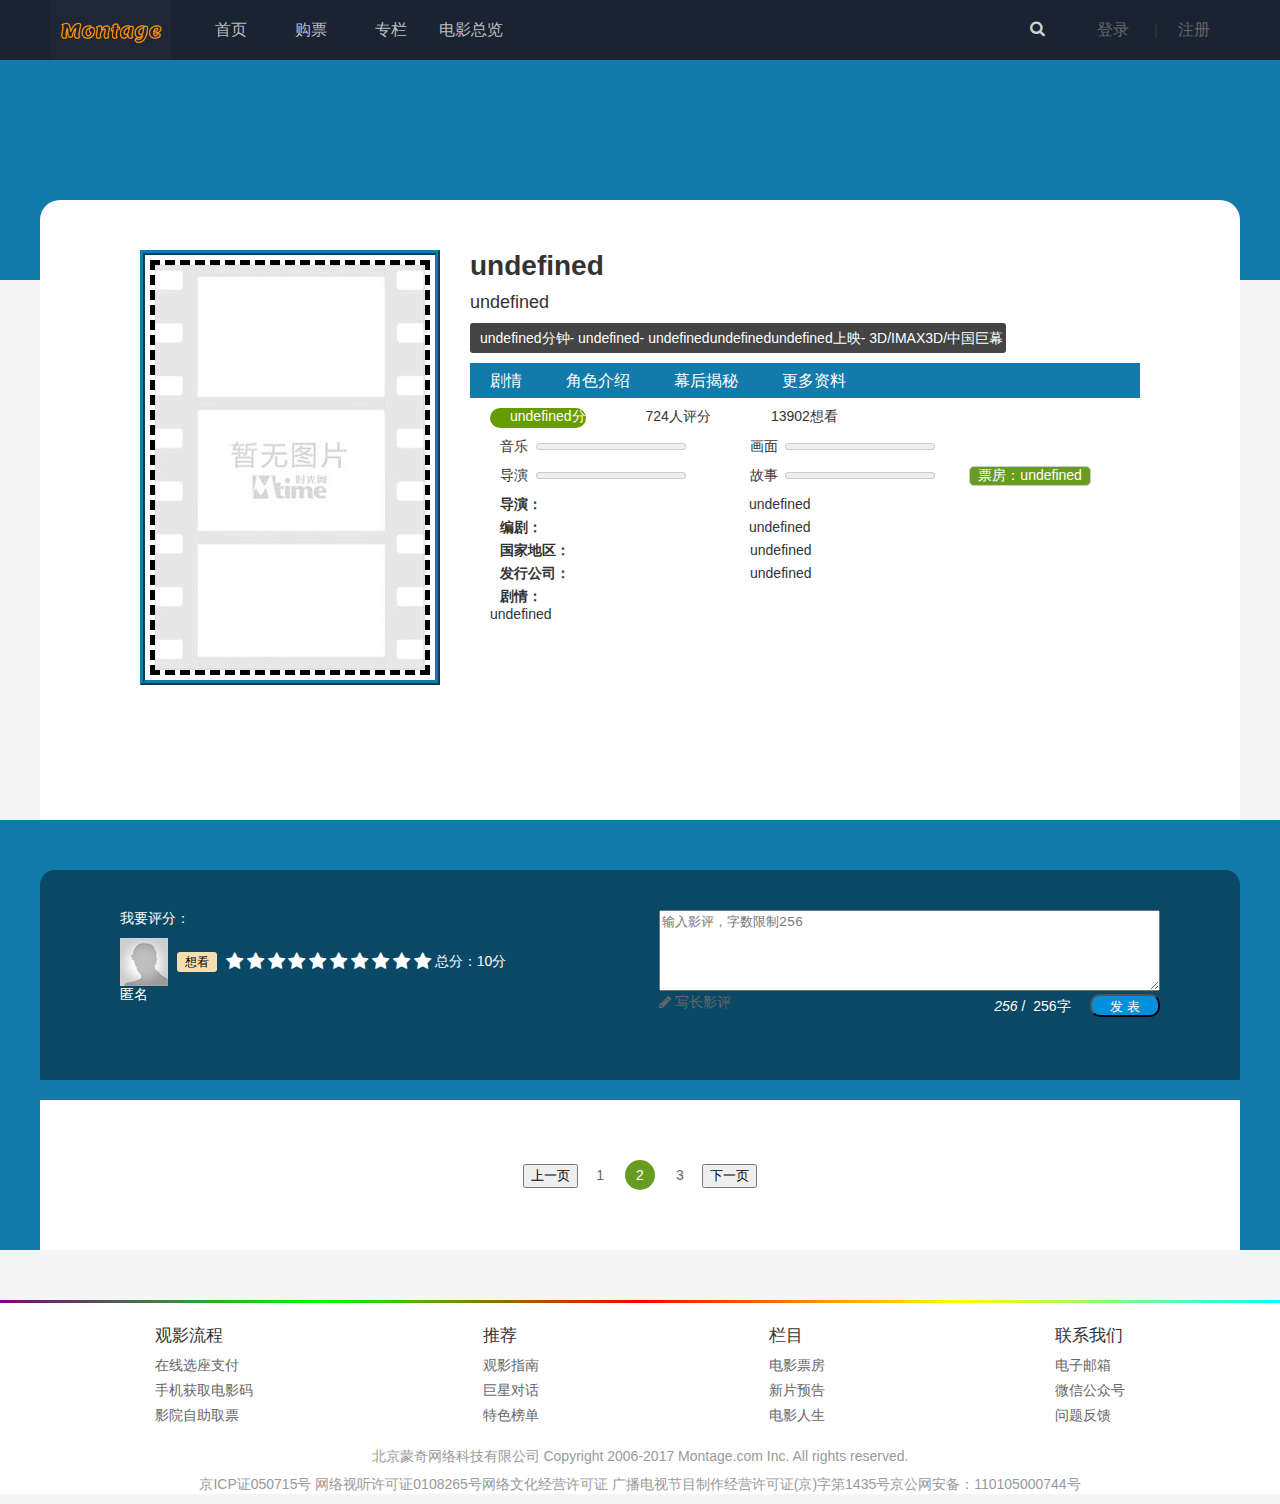
==== commit 88135062: "提交3" ====
--- a/detail.html
+++ b/detail.html
@@ -7,16 +7,16 @@
     <meta http-equiv="X-UA-Compatible" content="IE=edge">
     <title>Montage</title>
     <!--<link href="css/bootstrap.css" rel="stylesheet">-->
-     <link rel="stylesheet" href="css/font-awesome.min.css">
-
+    <link rel="stylesheet" href="css/font-awesome.min.css">
     <link rel="stylesheet" href="css/base.css"/>
     <link rel="stylesheet" href="css/header.css"/>
+    <link rel="stylesheet" href="css/footer.css"/>
 <!--     <link href="//netdna.bootstrapcdn.com/font-awesome/4.7.0/css/font-awesome.min.css" rel="stylesheet"> -->
     <link rel="stylesheet" href="css/detail.css"/>
 </head>
 <body>
 	
-	<!--<div id='popup' class="popup-boxs">
+	<div id='popup' class="popup-boxs" style="display:none">
 		<div class="login-mask" ></div>
 		<div class="popup-login" >
 			<p class='close'><a title='关闭' href='javascript:;'>X</a></p>
@@ -30,7 +30,8 @@
 			</ul>
 			<button>登录</button>		
 	  	</div>
-	</div>-->
+	</div>
+	<div data-info="comments" class="comments-info"></div>
 	<header></header>
 	<div class="header-top"></div>
 	<div class="main">
@@ -39,53 +40,53 @@
 	  		<div class="content">
 	  			<div class="detail flex">
 	  				<div class="img">
-	  					<div class="main-img">
-	  						<img src="img/movie/presale/presale1.jpg">
+	  					<div class="main-img" id="poster">
+	  						<img src="img/movie/presale/presale1.jpg" onerror="this.src='img/film_default.jpg'">
 	  					</div>
 						<!--<progress></progress>-->
 	  				</div>
 	  				<div class="film-info">
-	  					<h1>雷神3：诸神黄昏 (2017)</h1>
-	  					<p class="sub-title">Thor: Ragnarok</p>
-	  					<div class="otherbox">
-	  						<span>130分钟</span>-
-	  						<span>动作/冒险/喜剧</span>-
-	  						<span>2017年11月3日中国上映</span>-
-	  						<span>3D/IMAX3D/中国巨幕</span>
-	  					</div>
-						<div>
-							<p class="division">
-								<a href="javascript:;">剧情</a>
-								<a href="javascript:;">角色介绍</a>
-								<a href="javascript:;">幕后揭秘</a>
-								<a href="javascript:;">更多资料</a>
-							</p>
-							<p class="saw">
-								<span>835人评分</span><span>10400想看</span>
-							</p>
-							<div >
-								<p class="progress">
-									<span>音乐&nbsp;&nbsp;<meter min="1" value="88" max="100" heigh="90"   low="80" optimum='10'></meter></span>
-									<span>画面&nbsp;&nbsp;<meter min="1" value="88" max="100" heigh="90" low="85" optimum='80'></meter></span>
-								</p>
-								<p class="progress">
-									<span>导演&nbsp;&nbsp;<meter min="1" value="88" max="100" low="88" heigh="95" optimum='50'></meter></span>
-									<span>故事&nbsp;&nbsp;<meter min="1" value="88" max="100" low="30" heigh="80" optimum='88'></meter></span>
-								</p>
-								<dl class="film-details">
-									<dd><strong>导演：</strong><span class="detail-item">塔伊加·维迪提</span></dd>
-									<dd><strong>编剧：</strong><span class="detail-item">克雷格·凯尔 克里斯托弗·约斯特</span></dd>
-									<dd><strong>国家地区：</strong><span>美国</span></dd>
-									<dd><strong>发行公司：</strong><span>华特·迪士尼电影工作室</span></dd>
-									<dd class="intro">
-										<strong>剧情：</strong>
-										<p>失去雷霆之锤的索尔被囚禁在宇宙的另一端，他不得不想方设法尽早赶回阿斯加德，阻止家园的毁灭和阿斯加德文明的终结，即所谓的“诸神黄昏”。整个事件背后的主谋是无情的死神海拉，她威力无穷，对整个宇宙造成了全新威胁。但首先，他必须要在一场致命的角斗士决斗中幸存下来，而他要面对的正是他曾经的战友、同为复仇者联盟成员的浩克。</p>
-									</dd>
-								</dl>
+						<div id="infoTitle">
+							<h1>雷神3：诸神黄昏 (2017)</h1>
+							<p class="sub-title">Thor: Ragnarok</p>
+							<div class="otherbox">
+								<span>130分钟</span>-
+								<span>动作/冒险/喜剧</span>-
+								<span>2017年11月3日中国上映</span>-
+								<span>3D/IMAX3D/中国巨幕</span>
 							</div>
 						</div>
+						<p class="division">
+							<a href="javascript:;">剧情</a>
+							<a href="javascript:;">角色介绍</a>
+							<a href="javascript:;">幕后揭秘</a>
+							<a href="javascript:;">更多资料</a>
+						</p>
+						<div id="infoContent">	
+							<!--<p class="saw">
+								<a class="film-score">7.8分</a><span>835人评分</span><span>10400想看</span>
+							</p>
+							<p class="progress">
+								<span>音乐&nbsp;&nbsp;<meter min="1" value="88" max="100" heigh="90"   low="80" optimum='10'></meter></span>
+								<span>画面&nbsp;&nbsp;<meter min="1" value="88" max="100" heigh="90" low="85" optimum='80'></meter></span>
+							</p>
+							<p class="progress">
+								<span>导演&nbsp;&nbsp;<meter min="1" value="88" max="100" low="88" heigh="95" optimum='88'></meter></span>
+								<span>故事&nbsp;&nbsp;<meter min="1" value="88" max="100" low="88" heigh="95" optimum='88'></meter></span>
+								<span class="box-office">票房：21亿元</span>
+							</p>
+							<dl class="film-details">
+								<dd><strong>导演：</strong><span class="detail-item">塔伊加·维迪提</span></dd>
+								<dd><strong>编剧：</strong><span class="detail-item">克雷格·凯尔 克里斯托弗·约斯特</span></dd>
+								<dd><strong>国家地区：</strong><span>美国</span></dd>
+								<dd><strong>发行公司：</strong><span>华特·迪士尼电影工作室</span></dd>
+								<dd class="intro">
+									<strong>剧情：</strong>
+									<p>失去雷霆之锤的索尔被囚禁在宇宙的另一端，他不得不想方设法尽早赶回阿斯加德，阻止家园的毁灭和阿斯加德文明的终结，即所谓的“诸神黄昏”。整个事件背后的主谋是无情的死神海拉，她威力无穷，对整个宇宙造成了全新威胁。但首先，他必须要在一场致命的角斗士决斗中幸存下来，而他要面对的正是他曾经的战友、同为复仇者联盟成员的浩克。</p>
+								</dd>
+							</dl>-->
+						</div>
 	  				</div>
-	  				
 	  			</div>
 	  		</div>
 	  </div>
@@ -98,7 +99,7 @@
 					<dd>
 						<img src="img/default_avatar.gif" alt="">
 						<a href="javascript:;">想看</a>
-						<span class="icon-stars">
+						<span class="icon-stars" data-icon="stars">
 							<i class="fa fa-star fa-lg star-icon"></i>
 							<i class="fa fa-star fa-lg star-icon"></i>
 							<i class="fa fa-star fa-lg star-icon"></i>
@@ -111,21 +112,21 @@
 							<i class="fa fa-star fa-lg star-icon"></i>
 							总分：10分
 						</span>
-						<p>用户名</p>
+						<p>匿名</p>
 					</dd>
 				</dl>
 				<form action="#">
-					<textarea rows="5" cols="60" maxlength='256' wrap="soft" placeholder="输入影评，字数限制256" ></textarea>
-					<p class="flex">
-						<a href="javascript:;"><i class="fa fa-pencil"></i> 写长影评</a>
-						<span><i>0</i>/256字
-					<input class="textarea-submit" type="button" value="发 表"></span>
-					</p>
+					<textarea data-type="area-number" onchange="" rows="5" cols="60" wrap="soft" placeholder="输入影评，字数限制256" ></textarea>
+					<div class="flex">
+						<p><a href="javascript:;"><i class="fa fa-pencil"></i> 写长影评</a></p>
+						<p><span ><i data-type="area-count">256</i>&nbsp;/&nbsp; 256</span>字&nbsp;&nbsp;&nbsp;&nbsp;
+						<input data-type="submit" class="textarea-submit" type="button" value="发 表"></p>
+					</div>
 				</form>
 			</div>	
 			
-			<dl class="comment-list">
-				<dd class="flex comment-item ">
+			<dl class="comment-list" id="commentList">
+				<!--<dd class="flex comment-item ">
 					<div class="user-info">
 						<p><span><img src="img/default_avatar.gif" alt="用户头像"></span>
 						<a href="javascript;:">用户名</a></p>
@@ -136,144 +137,30 @@
 						<p class="reply-icon">
 							<span><i class="fa fa-thumbs-up fa-lg"></i><a href="">0</a></span>
 							<span><i class="fa fa-commenting"></i><a href="javascript:;">1</a></span> </p>
-						<form action="#">
-							<textarea name="reply" cols="60" rows="2" placeholder="发表评论,字数限制210"></textarea>
-							<a class="btn-reply" href="#">回复</a>
+						<form action="#" class="reply-form">
+							<textarea  data-type="reply-area" class="reply-content" name="reply" cols="60" rows="1" placeholder="发表评论,字数限制210"></textarea>
+							<a class="btn-reply" href="1" data-type="reply">回复</a>
 						</form>
 						<ul id="replys">
 							<li class="reply-item">
-								<a href="javascript:;">用户名：</a>
-								<span>Lorem ipsum dolor sit amet, consectetur adipisicing elit. Porro similique facere eos quibusdam perspiciatis natus fuga doloribus, alias libero harum quas cumque eum inventore excepturi ab veniam soluta totam hic!</span>
+								<p ><a href="javascript:;">用户名</a><span>2017-10-11 12:00</span></p>
+								<p>Lorem ipsum dolor sit amet, consectetur adipisicing elit. Porro similique facere eos quibusdam perspiciatis natus fuga doloribus, alias libero harum quas cumque eum inventore excepturi ab veniam soluta totam hic!</p>
 							</li>
 						</ul>
 					</div>
-				</dd>
-				<dd class="flex comment-item ">
-					<div class="user-info">
-						<p><span><img src="img/default_avatar.gif" alt="用户头像"></span>
-						<a href="javascript;:">用户名</a></p>
-						<p>2017.09.10   22:10</p>
-					</div>
-					<div class="user-text">
-						<p class="texts">影片中有这样一个场景：凯撒为了自己族群跟上校对峙，上校拿枪指着他，而族群中那只母猩猩颤颤巍巍的举着一块巨石站了起来，这一幕让我想了《坚不可摧》，那就是一个领袖可以被打倒，但绝不会被摧毁！整个系列在第一部就已经注定了人类的悲惨结局，这一部有过之而无不及！最后凯撒做在高地上看着自己的子民抵达了新的家园，缓缓地闭上了眼睛，特别具有史诗感！</p>
-						<p class="reply-icon">
-							<span><i class="fa fa-thumbs-up fa-lg"></i><a href="">0</a></span>
-							<span><i class="fa fa-commenting"></i><a href="javascript:;">1</a></span> </p>
-						<form action="#">
-							<textarea name="reply" cols="60" rows="2" placeholder="发表评论,字数限制210"></textarea>
-							<a class="btn-reply" href="#">回复</a>
-						</form>
-						<ul id="replys">
-							<li class="reply-item">
-								<a href="javascript:;">用户名：</a>
-								<span>Lorem ipsum dolor sit amet, consectetur adipisicing elit. Porro similique facere eos quibusdam perspiciatis natus fuga doloribus, alias libero harum quas cumque eum inventore excepturi ab veniam soluta totam hic!</span>
-							</li>
-						</ul>
-					</div>
-				</dd>
-				<dd class="flex comment-item ">
-					<div class="user-info">
-						<p><span><img src="img/default_avatar.gif" alt="用户头像"></span>
-						<a href="javascript;:">用户名</a></p>
-						<p>2017.09.10   22:10</p>
-					</div>
-					<div class="user-text">
-						<p class="texts">影片中有这样一个场景：凯撒为了自己族群跟上校对峙，上校拿枪指着他，而族群中那只母猩猩颤颤巍巍的举着一块巨石站了起来，这一幕让我想了《坚不可摧》，那就是一个领袖可以被打倒，但绝不会被摧毁！整个系列在第一部就已经注定了人类的悲惨结局，这一部有过之而无不及！最后凯撒做在高地上看着自己的子民抵达了新的家园，缓缓地闭上了眼睛，特别具有史诗感！</p>
-						<p class="reply-icon">
-							<span><i class="fa fa-thumbs-up fa-lg"></i><a href="">0</a></span>
-							<span><i class="fa fa-commenting"></i><a href="javascript:;">1</a></span> </p>
-						<form action="#">
-							<textarea name="reply" cols="60" rows="2" placeholder="发表评论,字数限制210"></textarea>
-							<a class="btn-reply" href="#">回复</a>
-						</form>
-						<ul id="replys">
-							<li class="reply-item">
-								<a href="javascript:;">用户名：</a>
-								<span>Lorem ipsum dolor sit amet, consectetur adipisicing elit. Porro similique facere eos quibusdam perspiciatis natus fuga doloribus, alias libero harum quas cumque eum inventore excepturi ab veniam soluta totam hic!</span>
-							</li>
-						</ul>
-					</div>
-				</dd>
-				<dd class="flex comment-item ">
-					<div class="user-info">
-						<p><span><img src="img/default_avatar.gif" alt="用户头像"></span>
-						<a href="javascript;:">用户名</a></p>
-						<p>2017.09.10   22:10</p>
-					</div>
-					<div class="user-text">
-						<p class="texts">影片中有这样一个场景：凯撒为了自己族群跟上校对峙，上校拿枪指着他，而族群中那只母猩猩颤颤巍巍的举着一块巨石站了起来，这一幕让我想了《坚不可摧》，那就是一个领袖可以被打倒，但绝不会被摧毁！整个系列在第一部就已经注定了人类的悲惨结局，这一部有过之而无不及！最后凯撒做在高地上看着自己的子民抵达了新的家园，缓缓地闭上了眼睛，特别具有史诗感！</p>
-						<p class="reply-icon">
-							<span><i class="fa fa-thumbs-up fa-lg"></i><a href="">0</a></span>
-							<span><i class="fa fa-commenting"></i><a href="javascript:;">1</a></span> </p>
-						<form action="#">
-							<textarea name="reply" cols="60" rows="2" placeholder="发表评论,字数限制210"></textarea>
-							<a class="btn-reply" href="#">回复</a>
-						</form>
-						<ul id="replys">
-							<li class="reply-item">
-								<a href="javascript:;">用户名：</a>
-								<span>Lorem ipsum dolor sit amet, consectetur adipisicing elit. Porro similique facere eos quibusdam perspiciatis natus fuga doloribus, alias libero harum quas cumque eum inventore excepturi ab veniam soluta totam hic!</span>
-							</li>
-						</ul>
-					</div>
-				</dd>
-				<dd class="flex comment-item ">
-					<div class="user-info">
-						<p><span><img src="img/default_avatar.gif" alt="用户头像"></span>
-						<a href="javascript;:">用户名</a></p>
-						<p>2017.09.10   22:10</p>
-					</div>
-					<div class="user-text">
-						<p class="texts">影片中有这样一个场景：凯撒为了自己族群跟上校对峙，上校拿枪指着他，而族群中那只母猩猩颤颤巍巍的举着一块巨石站了起来，这一幕让我想了《坚不可摧》，那就是一个领袖可以被打倒，但绝不会被摧毁！整个系列在第一部就已经注定了人类的悲惨结局，这一部有过之而无不及！最后凯撒做在高地上看着自己的子民抵达了新的家园，缓缓地闭上了眼睛，特别具有史诗感！</p>
-						<p class="reply-icon">
-							<span><i class="fa fa-thumbs-up fa-lg"></i><a href="">0</a></span>
-							<span><i class="fa fa-commenting"></i><a href="javascript:;">1</a></span> </p>
-						<form action="#">
-							<textarea name="reply" cols="60" rows="2" placeholder="发表评论,字数限制210"></textarea>
-							<a class="btn-reply" href="#">回复</a>
-						</form>
-						<ul id="replys">
-							<li class="reply-item">
-								<a href="javascript:;">用户名：</a>
-								<span>Lorem ipsum dolor sit amet, consectetur adipisicing elit. Porro similique facere eos quibusdam perspiciatis natus fuga doloribus, alias libero harum quas cumque eum inventore excepturi ab veniam soluta totam hic!</span>
-							</li>
-						</ul>
-					</div>
-				</dd>
-				<dd class="flex comment-item ">
-					<div class="user-info">
-						<p><span><img src="img/default_avatar.gif" alt="用户头像"></span>
-						<a href="javascript;:">用户名</a></p>
-						<p>2017.09.10   22:10</p>
-					</div>
-					<div class="user-text">
-						<p class="texts">影片中有这样一个场景：凯撒为了自己族群跟上校对峙，上校拿枪指着他，而族群中那只母猩猩颤颤巍巍的举着一块巨石站了起来，这一幕让我想了《坚不可摧》，那就是一个领袖可以被打倒，但绝不会被摧毁！整个系列在第一部就已经注定了人类的悲惨结局，这一部有过之而无不及！最后凯撒做在高地上看着自己的子民抵达了新的家园，缓缓地闭上了眼睛，特别具有史诗感！</p>
-						<p class="reply-icon">
-							<span><i class="fa fa-thumbs-up fa-lg"></i><a href="">0</a></span>
-							<span><i class="fa fa-commenting"></i><a href="javascript:;">1</a></span> </p>
-						<form action="#">
-							<textarea name="reply" cols="60" rows="2" placeholder="发表评论,字数限制210"></textarea>
-							<a class="btn-reply" href="#">回复</a>
-						</form>
-						<ul id="replys">
-							<li class="reply-item">
-								<a href="javascript:;">用户名：</a>
-								<span>Lorem ipsum dolor sit amet, consectetur adipisicing elit. Porro similique facere eos quibusdam perspiciatis natus fuga doloribus, alias libero harum quas cumque eum inventore excepturi ab veniam soluta totam hic!</span>
-							</li>
-						</ul>
-					</div>
-				</dd>
-				<ul class="pages">
-					<li><button>上一页</button></li>
-					<li>1</li>
-					<li>2</li>
-					<li>3</li>
-					<li><button>下一页</button></li>
-				</ul>
+				</dd>-->
+				<div class="pages">
+					<button>上一页</button>
+					<a>1</a>
+					<a class="page-active">2</a>
+					<a>3</a>
+					<button>下一页</button>
+				</div>
 			</dl>
 				
 		</div>
 	</div>
+	<footer></footer>
 	<script src='js/jquery.js'></script>
 	<script src="js/tools.js"></script>
 	<script src="js/header.js"></script>
--- a/css/footer.css
+++ b/css/footer.css
@@ -0,0 +1,45 @@
+
+
+.flex-end{
+  display: flex;
+  display: -webkit-flex;
+  justify-content: space-around;
+  -webkit-justify-content:space-around;
+  flex-flow: row wrap;
+  -webkit-flex-flow: row wrap;
+}
+.line{
+    margin: 50px 0 20px 0;
+    height: 3px;
+    background: -webkit-linear-gradient(left, purple ,#0f0, red,#ff0,#0ff); 
+    background: -o-linear-gradient(right, purple ,#0f0, red,#ff0,#0ff);
+    background: -moz-linear-gradient(right, purple ,#0f0, red,#ff0,#0ff); 
+    background: linear-gradient(to right, purple ,#0f0, red,#ff0,#0ff); 
+}
+.footer{
+  width: 100%;
+  background-color: #fff;
+}
+.end-content{
+  min-height: 100px;
+  margin: 0 auto;
+  width: 1200px;
+}
+.end-content ul li{
+  height: 25px;
+  line-height: 25px;
+}
+.end-content ul li:first-child{
+  margin-bottom:5px;
+  font-size: 17px;  
+
+}
+.end-bottom{
+  font-size: 14px;
+  color:#999;
+  margin-top:20px; 
+  text-align: center
+}
+.end-bottom p{
+  margin: 10px 0;
+}--- a/css/detail.css
+++ b/css/detail.css
@@ -16,11 +16,10 @@
 }
 .popup-login{
     position: absolute;
-    margin:auto;
-    top: 0;
+    margin:0 auto;
+    top:700px;
     left: 0;
     right: 0;
-    bottom: 0;
     text-align: center;
     width: 400px;
     height: 400px;
@@ -129,6 +128,7 @@
 }
 .main-img{
     width: 100%;
+    height: 435px;
     -webkit-box-sizing: border-box;
     -moz-box-sizing: border-box;
     box-sizing: border-box;
@@ -176,13 +176,34 @@
     text-indent: 20px;
 }
 .saw span{
-    margin:0 140px 0 50px; 
+    margin-right:60px; 
+}
+.film-score{
+    display: inline-block;
+    min-width: 70px;
+    height: 20px;
+    background-color: #679C00;
+    margin-right:60px; 
+    color:white;
+    border-radius: 10px;
+}
+.progress{
+    margin: 10px 0;
 }
 .progress span{
     margin: 0  30px;
 }
 meter{
     width: 150px;   
+}
+.progress .box-office{
+    display: inline-block;
+    margin:0;
+    border:1px solid #ccc;
+    background-color: #679C21;
+    padding:0 8px;
+    color:white;
+    border-radius: 5px; 
 }
 .film-details{
     padding-left:20px;
@@ -258,22 +279,29 @@
     padding: 40px 80px;
 }
 .comment-item{
-    min-height: 150px;
+    min-height: 100px;
     border-bottom: 1px dashed #666;
     padding: 10px 50px;
+    position: relative;
 }
 .user-info{
     width: 20%;
+    border-right:1px solid #555;
+    height: 100px;
 }
 .user-info p{
     margin-bottom:15px; 
 }
 .user-text{
     width: 75%;
+    min-height: 100px;
 }
 .texts{
     font-size: 16px;
     color: #111;
+}
+.reply-content{
+    height: 25px;
 }
 .btn-reply{
     display: inline-block;
@@ -295,13 +323,17 @@
     margin: 4px 0;
 }
 .reply-icon span{
-    margin: 0 40px 0 0;; 
+    margin: 0 30px 0 0; 
 }
 .reply-icon span a{
     margin-left: 10px;
 }
+.reply-icon .agreement{
+    color:#0190dd;
+}
 .reply-icon span i:hover{
     color:#0190dd;
+    cursor: pointer;
 }
 .reply-item{
     margin-top:10px;
@@ -309,12 +341,76 @@
     color:#555;
     padding-left: 30px;
 }
-
+.reply-item a{
+    margin-right:150px; 
+}
 .pages{
-    text-align: right;
-    padding-right:80px; 
-}
-.pages li{
-    display: inline-block;
-    
-}+    text-align: center;
+    margin: 20px 0;
+}
+.pages a{
+    display: inline-block;
+    width: 30px;
+    height: 30px;
+    line-height: 30px;
+    margin: 0 3px;
+    text-align: center;
+    cursor: pointer;
+}
+.page-active{
+    border-radius: 50%;
+    background-color: #679C21;
+    color: white; 
+}
+.pages a:hover{
+    border-radius: 50%;
+    background-color: #679C21;
+    color: white;
+}
+.pages .prev-page,
+.pages .next-page{
+    text-align: center;
+    width: 78px;
+    height: 30px;
+    line-height: 30px;
+    font-size: 15px;
+    text-align: center;
+    margin: 0;
+}
+.pages .prev-page:hover,
+.pages .next-page:hover{
+    background-color: #679C21;
+    color: white;
+    border-radius: 15px;
+}
+.comments-info{
+    position:absolute;
+    text-align: center;
+    color: #fff;
+    height: 30px;
+    line-height: 30px;
+    margin: 0 auto;
+    top: 1000px;
+    left: 0;
+    right: 0;
+    display: none;
+}
+.comments-info span, .reply-info span{
+    padding:3px 10px;
+    font-size: 14px;
+    border-radius: 10px;
+    background-color: #679C00;
+}
+.reply-info{
+    position:absolute;
+    text-align: center;
+    color: #fff;
+    height: 25px;
+    line-height: 25px;
+    margin: 0 auto;
+    top: 0;
+    bottom: 0;  
+    left: 0;
+    right: 0;
+    display: none;
+}
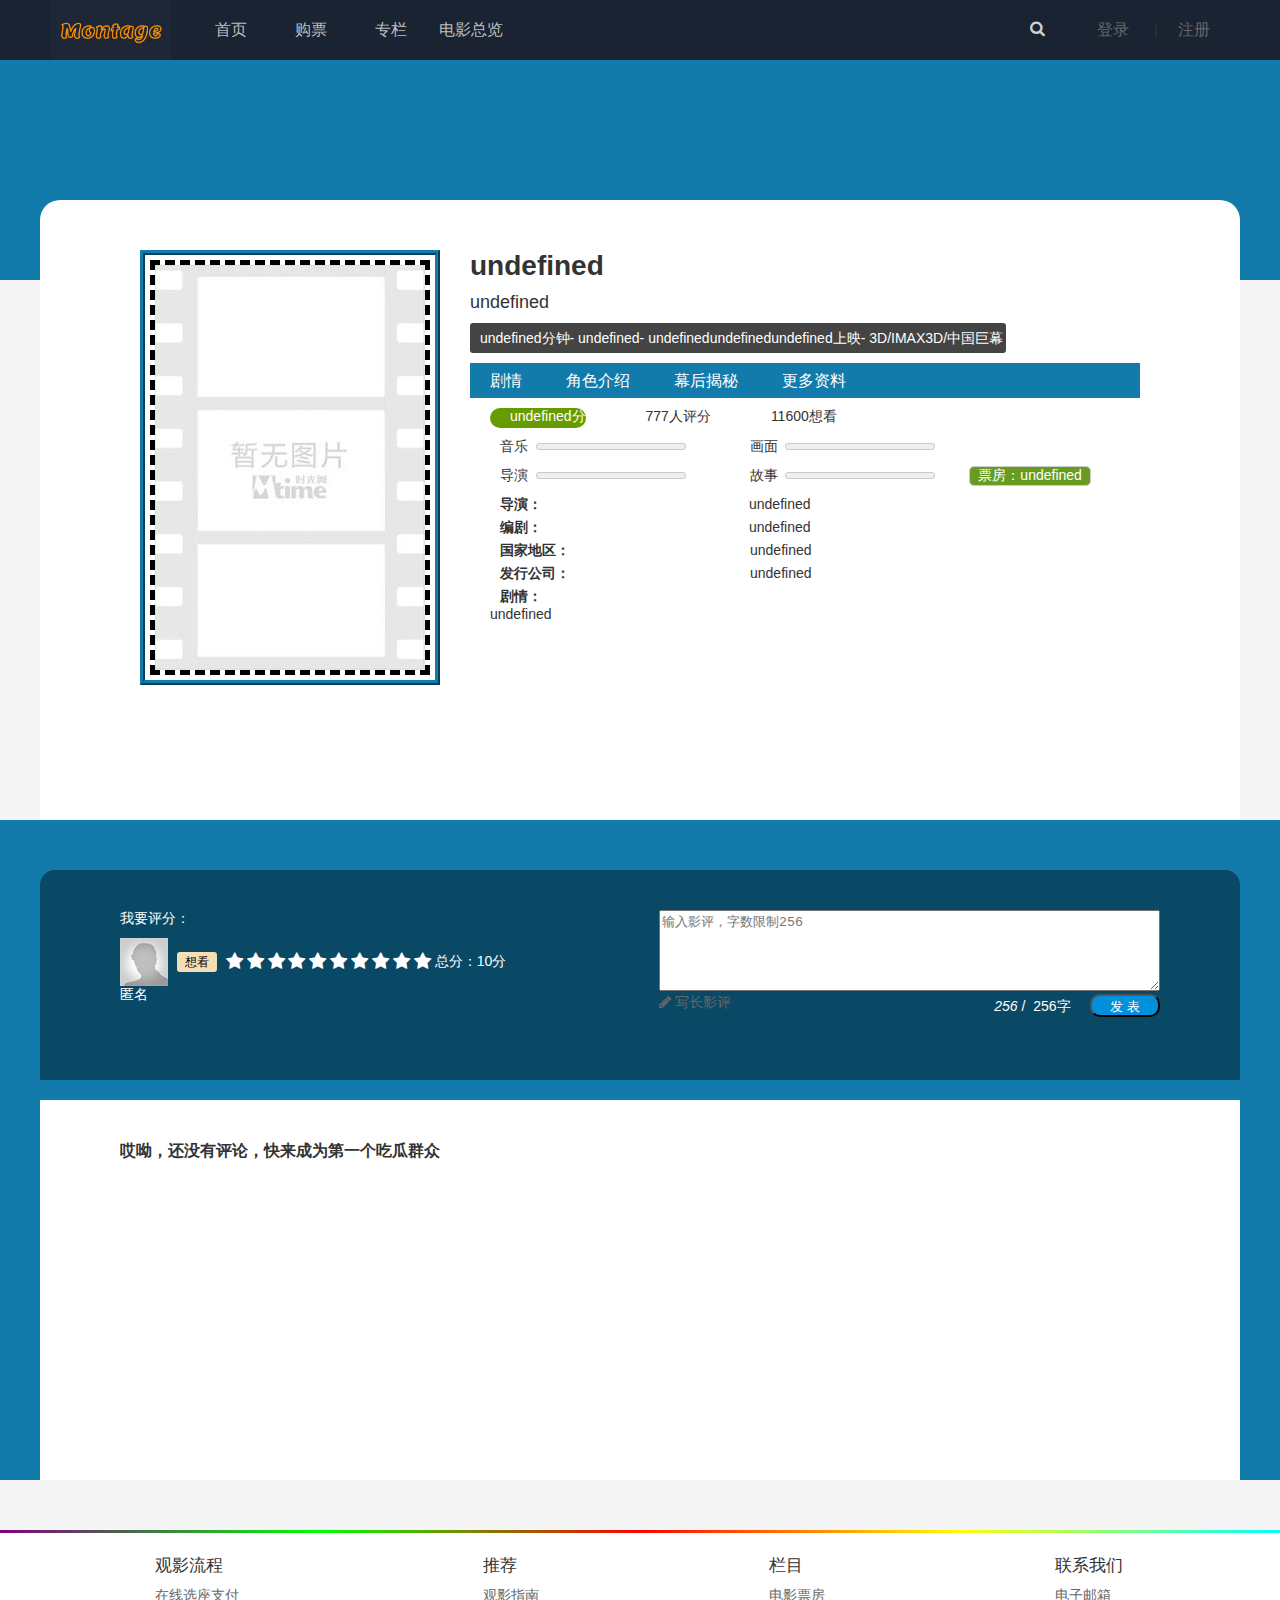
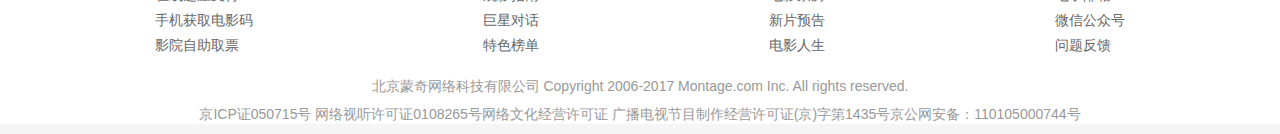
==== commit 0ebdd406: "change" ====
--- a/detail.html
+++ b/detail.html
@@ -126,6 +126,9 @@
 			</div>	
 			
 			<dl class="comment-list" id="commentList">
+				<dd class="flex nocomments">
+					<h3 >哎呦，还没有评论，快来成为第一个吃瓜群众</h3>
+				</dd>
 				<!--<dd class="flex comment-item ">
 					<div class="user-info">
 						<p><span><img src="img/default_avatar.gif" alt="用户头像"></span>
@@ -149,13 +152,13 @@
 						</ul>
 					</div>
 				</dd>-->
-				<div class="pages">
+				<!--<div class="pages">
 					<button>上一页</button>
 					<a>1</a>
 					<a class="page-active">2</a>
 					<a>3</a>
 					<button>下一页</button>
-				</div>
+				</div>-->
 			</dl>
 				
 		</div>
--- a/css/detail.css
+++ b/css/detail.css
@@ -278,6 +278,11 @@
     background-color: #fff;
     padding: 40px 80px;
 }
+.nocomments{
+    text-align: center;
+    min-height: 300px;
+}
+
 .comment-item{
     min-height: 100px;
     border-bottom: 1px dashed #666;
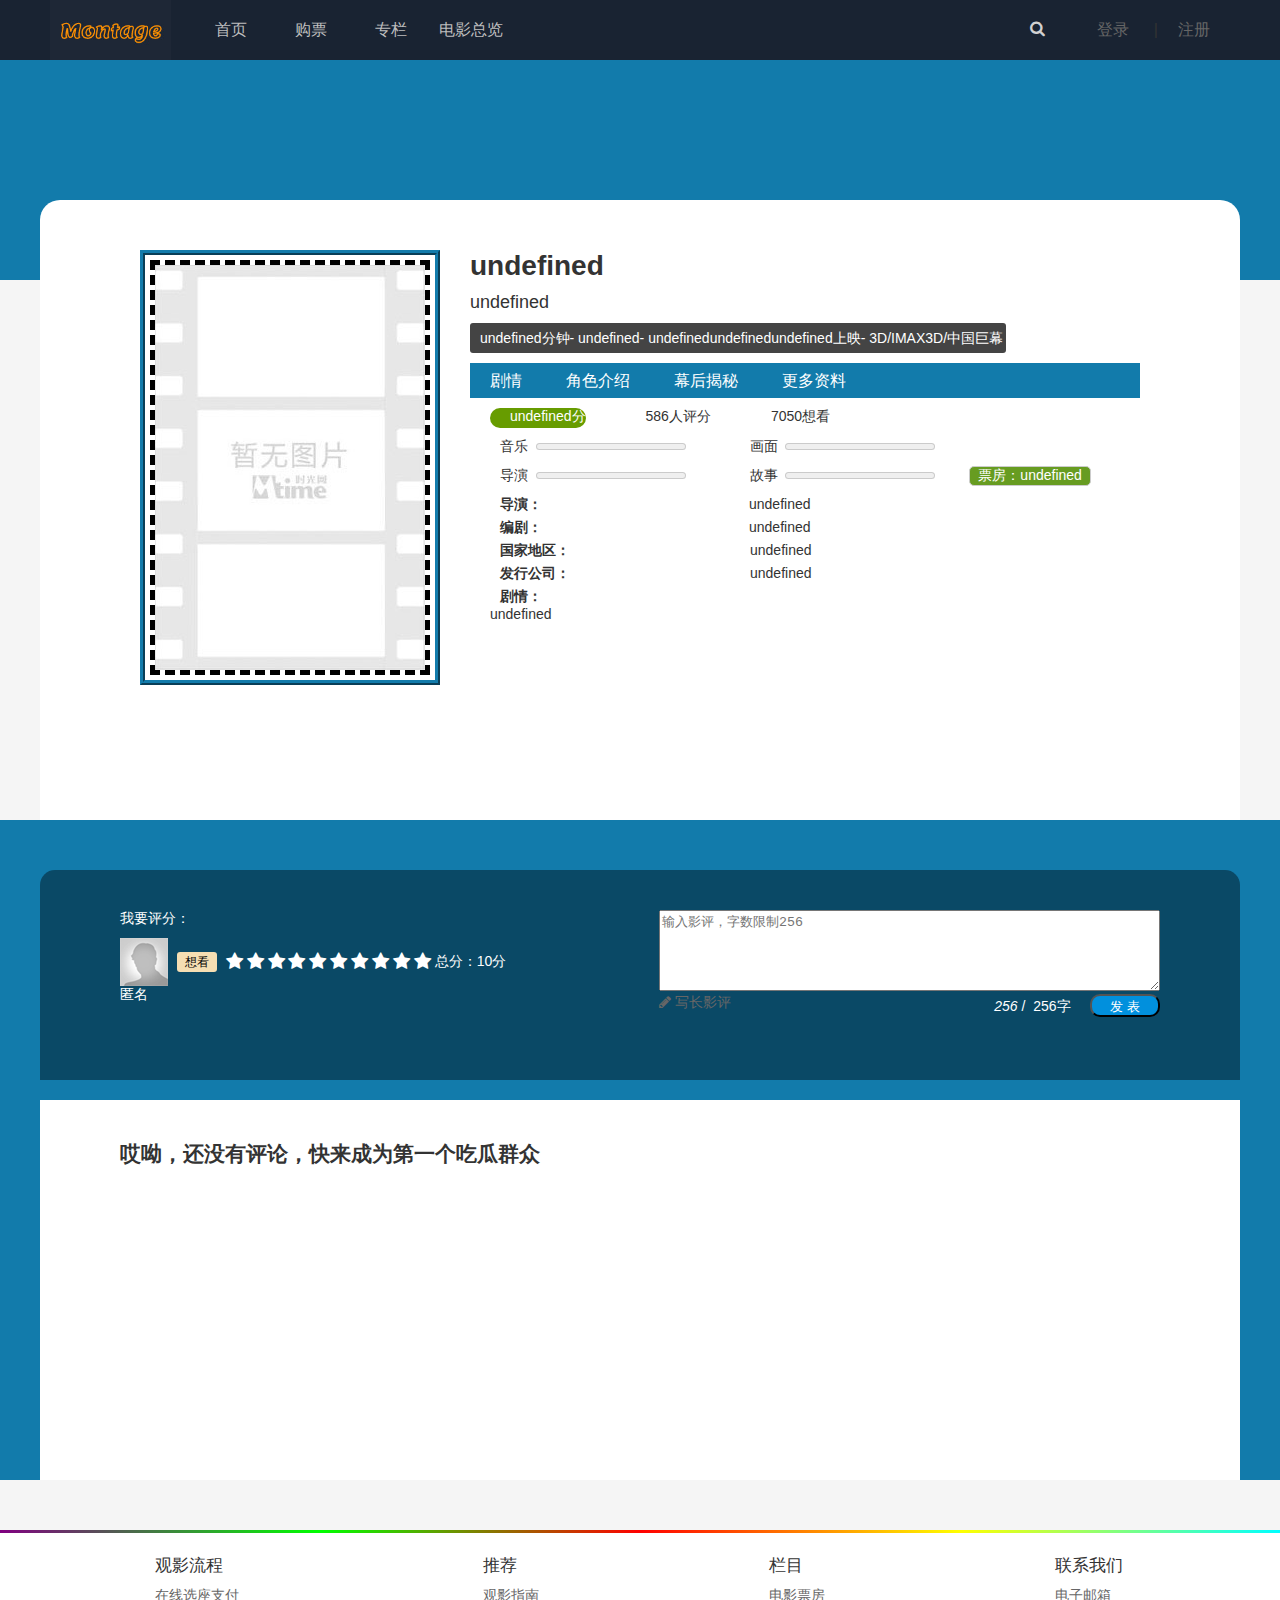
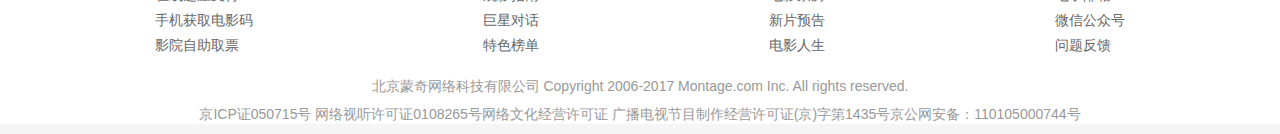
==== commit de3af6e6: "版本1.0，坑好多" ====
--- a/detail.html
+++ b/detail.html
@@ -112,7 +112,7 @@
 							<i class="fa fa-star fa-lg star-icon"></i>
 							总分：10分
 						</span>
-						<p>匿名</p>
+						<p data-name="username">匿名</p>
 					</dd>
 				</dl>
 				<form action="#">
@@ -127,7 +127,7 @@
 			
 			<dl class="comment-list" id="commentList">
 				<dd class="flex nocomments">
-					<h3 >哎呦，还没有评论，快来成为第一个吃瓜群众</h3>
+					<h2 >哎呦，还没有评论，快来成为第一个吃瓜群众</h2>
 				</dd>
 				<!--<dd class="flex comment-item ">
 					<div class="user-info">
--- a/css/header.css
+++ b/css/header.css
@@ -110,7 +110,7 @@
     line-height: 20px;
     text-align:center;
 }
-.login input.input-size{
+.login .input-size{
     outline: none;
     margin-left: 20px;
     width: 80%;
@@ -122,6 +122,7 @@
     text-indent: 10px;
 }
 .login button{
+    display: block;
     margin-left:10%; 
     width: 80%;
     height: 35px;
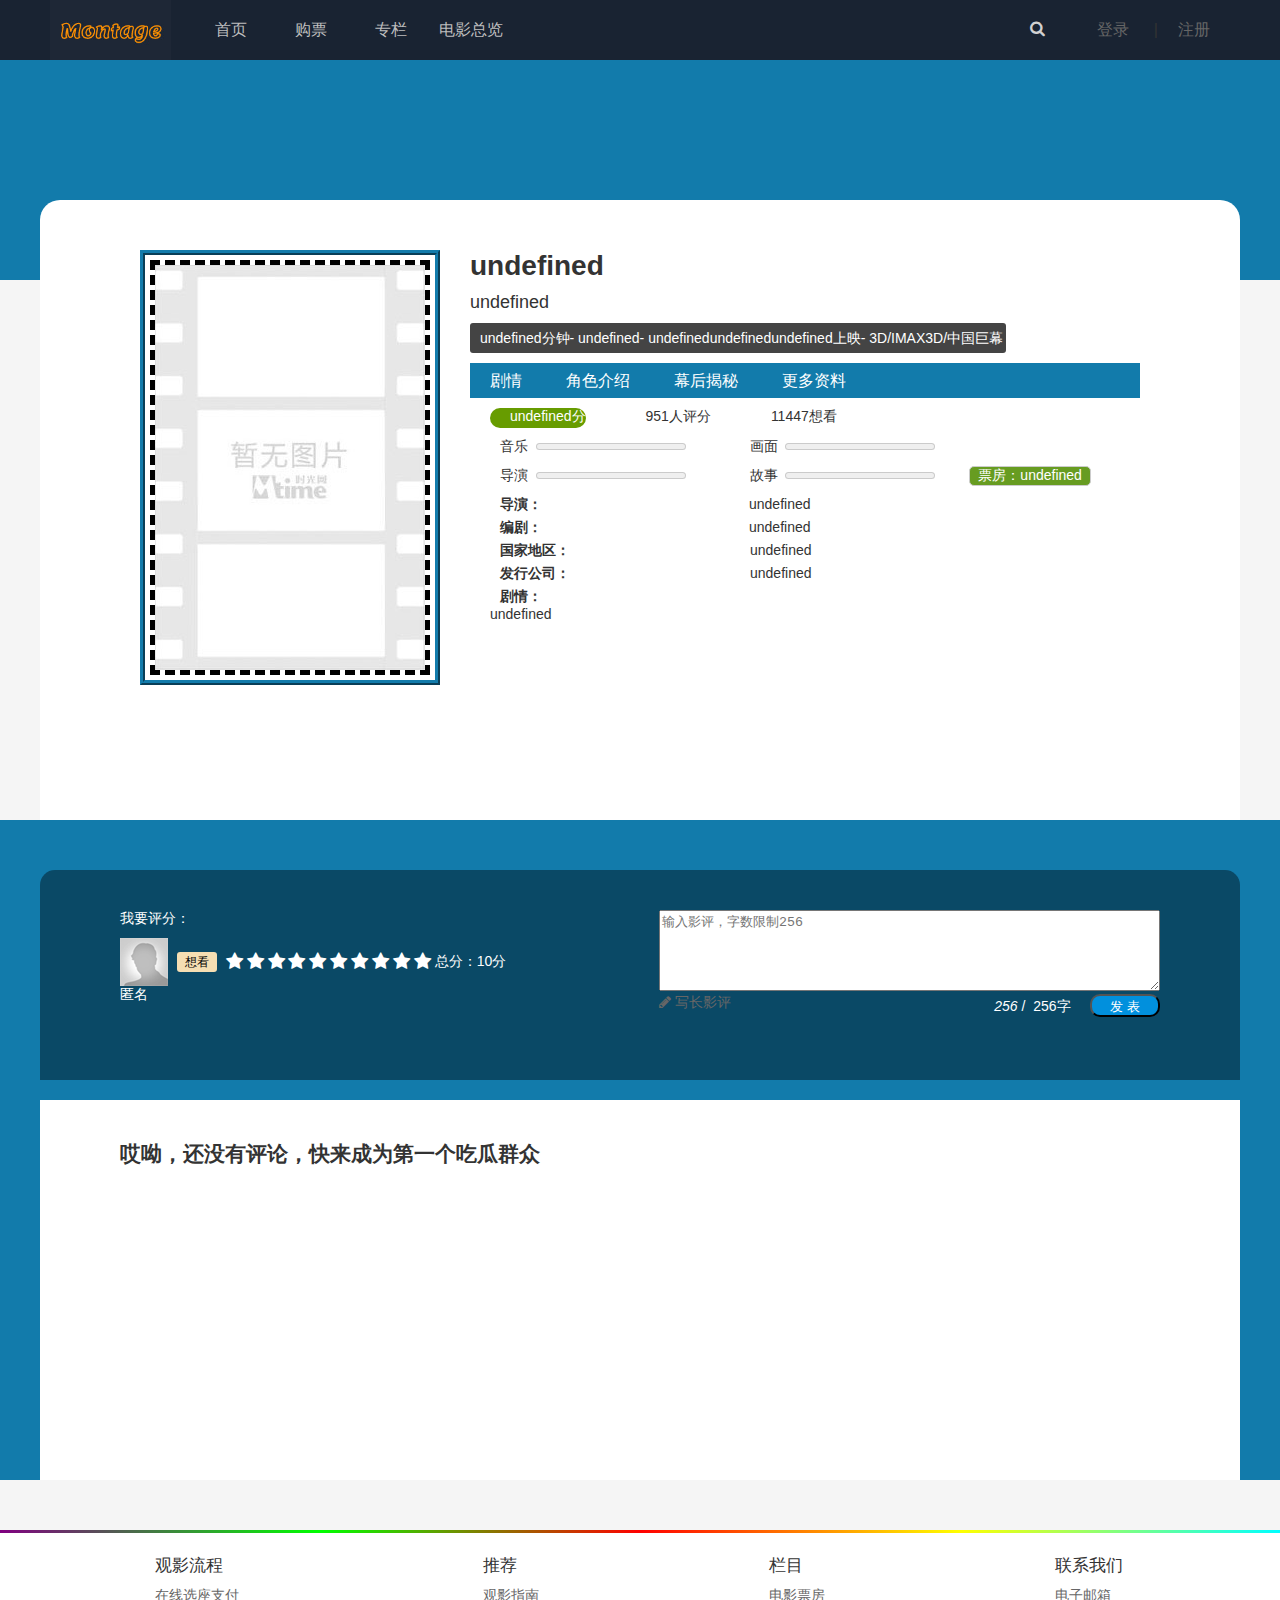
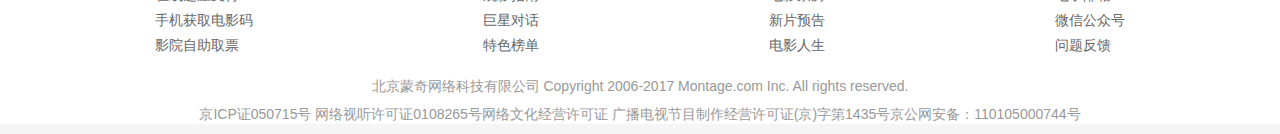
==== commit 002089f1: "小bug更改" ====
--- a/detail.html
+++ b/detail.html
@@ -25,10 +25,11 @@
 				<dd>For people who love movies</dd>
 			</dl>
 			<ul class="popup-input">
-				<li><input type="text" placeholder='请输入用户名'/><i></i></li>
-				<li><input type="password" placeholder='请输入密码'/><i></i></li>
+				<li><input id="inputName" type="text" placeholder='请输入用户名'/><i></i></li>
+				<li><input id="inputUpwd" type="password" placeholder='请输入密码'/><i></i></li>
 			</ul>
-			<button>登录</button>		
+			<p style="color:red" data-detail="login-info"></p>
+			<button data-detail="submit">登录</button>		
 	  	</div>
 	</div>
 	<div data-info="comments" class="comments-info"></div>
